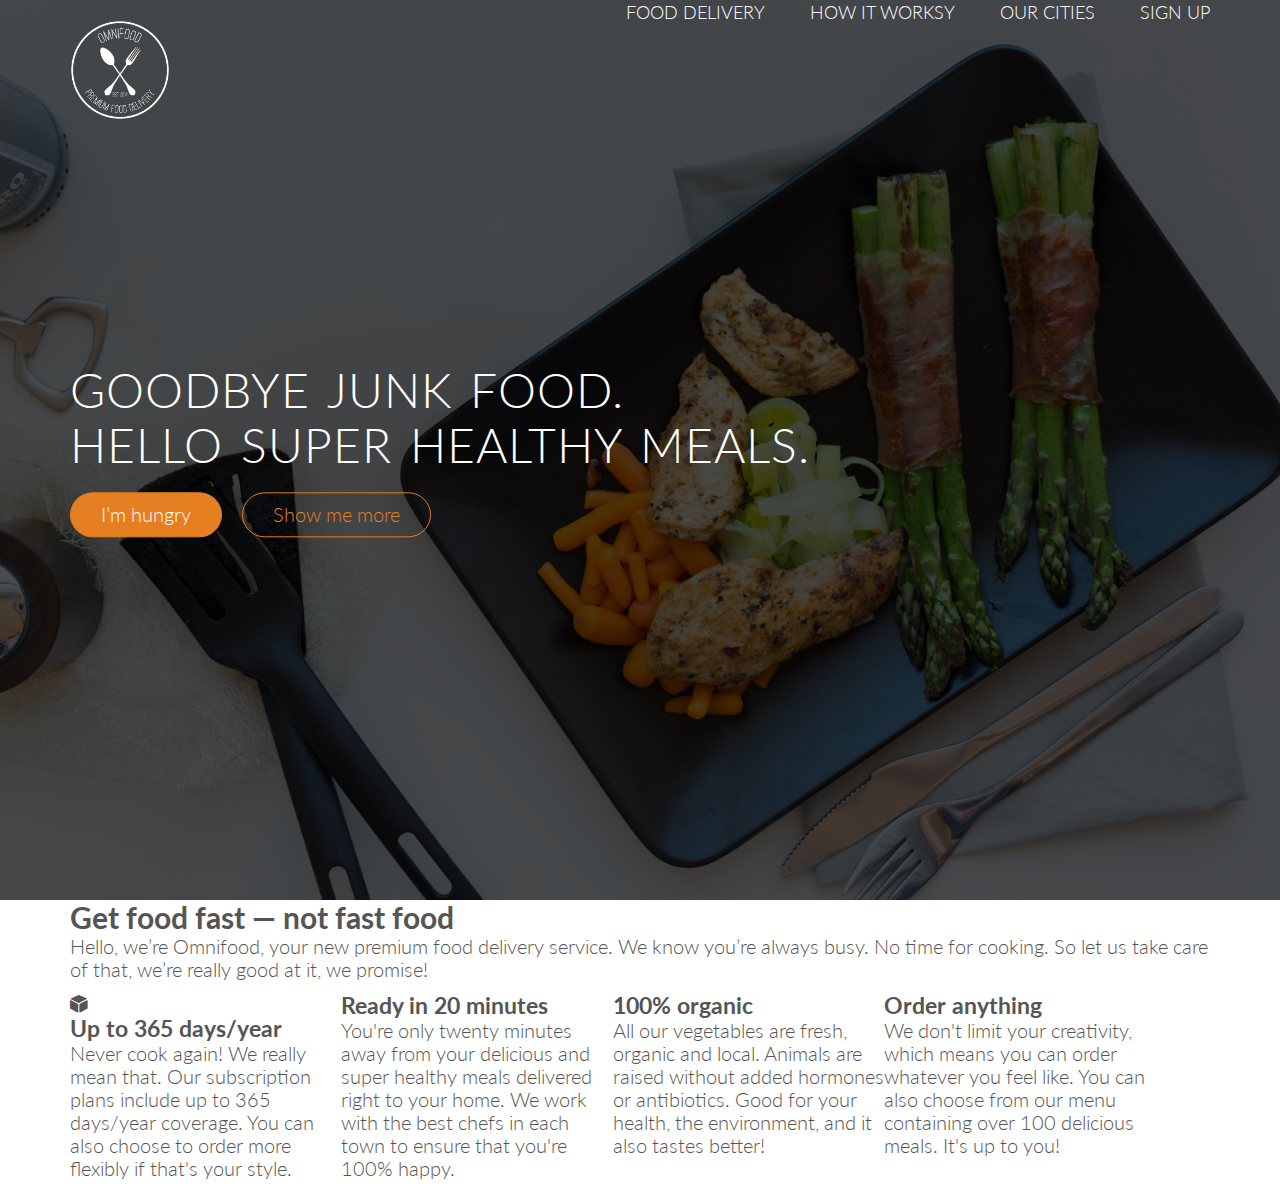
==== index.html @ acf2a81d "After lesson 42" ====
<!DOCTYPE html>
<html lang="en">

<head>
	
	<link rel="stylesheet" type="text/css" href="vendors/css/normalize.css">
	<link rel="stylesheet" type="text/css" href="vendors/css/grid.css">
	<link rel="stylesheet" type="text/css" href="vendors/css/ionicons.min.css">
	<link rel="stylesheet" type="text/css" href="resources/css/style.css">
	<link  href='http://fonts.googleapis.com/css?family=Lato:100,300,400,300italic' rel="stylesheet" type="text/css">

	<title>Omnifood</title>
</head>
<body>
	<header>
		<nav>
			<div class="row">
				<img src="resources/img/logo-white.png" alt="Omnifood logo" class="logo">
				<ul class="main-nav">
					<li><a href="#">Food delivery</a></li>
					<li><a href="#">How it worksy</a></li>
					<li><a href="#">Our cities</a></li>
					<li><a href="#">Sign up</a></li>
					
				</ul>
				
			</div>
		</nav>
		
		<div class="hero-text-box">
			<h1>Goodbye junk food.<br>Hello super healthy meals.</h1>
			<a class="btn btn-full" href="#">I’m hungry</a>
			<a class="btn btn-ghost" href="#">Show me more</a>
		</div>
	</header>

	<section class="section-features">
		<div class="row">
			<h2>Get food fast &mdash; not fast food</h2>
			<p class="long-copy">
				Hello, we’re Omnifood, your new premium food delivery service. We know you’re always busy. No time for cooking. So let us take care of that, we’re really good at it, we promise!

			</p>
		</div>

		<div class="row">
			<div class="col span-1-of-4">
				<!-- <i class="ion-ios-infinite"></i> -->
				<i class="ion-cube"></i>
				<h3>Up to 365 days/year</h3>
				<p>
					Never cook again! We really mean that. Our subscription plans include up to 365 days/year coverage. You can also choose to order more flexibly if that's your style.
				</p>
				
			</div>

			<div class="row">
			<div class="col span-1-of-4">
				<h3>Ready in 20 minutes</h3>
				<p>
					You're only twenty minutes away from your delicious and super healthy meals delivered right to your home. We work with the best chefs in each town to ensure that you're 100% happy.

				</p>
				
			</div>
			<div class="row">
			<div class="col span-1-of-4">
				<h3>100% organic</h3>
				<p>
					All our vegetables are fresh, organic and local. Animals are raised without added hormones or antibiotics. Good for your health, the environment, and it also tastes better!
				</p>
				
			</div>
			<div class="row">
			<div class="col span-1-of-4">
				<h3>Order anything</h3>
				<p>
					We don't limit your creativity, which means you can order whatever you feel like. You can also choose from our menu containing over 100 delicious meals. It's up to you!
				</p>
				
			</div>
		</div>

	</section>
	
	
	

	</body>

</html>
---- vendors/css/grid.css ----
/*  SECTIONS  ============================================================================= */

.section {
	clear: both;
	padding: 0px;
	margin: 0px;
}

/*  GROUPING  ============================================================================= */

.row {
    zoom: 1; /* For IE 6/7 (trigger hasLayout) */
}

.row:before,
.row:after {
    content:"";
    display:table;
}
.row:after {
    clear:both;
}

/*  GRID COLUMN SETUP   ==================================================================== */

.col {
	display: block;
	float:left;
	margin: 1% 0 1% 1.6%;
}

.col:first-child { margin-left: 0; } /* all browsers except IE6 and lower */


/*  REMOVE MARGINS AS ALL GO FULL WIDTH AT 480 PIXELS */

@media only screen and (max-width: 480px) {
	.col { 
		/*margin: 1% 0 1% 0%;*/
        margin: 0;
	}
}


/*  GRID OF TWO   ============================================================================= */


.span-2-of-2 {
	width: 100%;
}

.span-1-of-2 {
	width: 49.2%;
}

/*  GO FULL WIDTH AT LESS THAN 480 PIXELS */

@media only screen and (max-width: 480px) {
	.span-2-of-2 {
		width: 100%; 
	}
	.span-1-of-2 {
		width: 100%; 
	}
}


/*  GRID OF THREE   ============================================================================= */

	
.span-3-of-3 {
	width: 100%; 
}

.span-2-of-3 {
	width: 66.13%; 
}

.span-1-of-3 {
	width: 32.26%; 
}


/*  GO FULL WIDTH AT LESS THAN 480 PIXELS */

@media only screen and (max-width: 480px) {
	.span-3-of-3 {
		width: 100%; 
	}
	.span-2-of-3 {
		width: 100%; 
	}
	.span-1-of-3 {
		width: 100%;
	}
}

/*  GRID OF FOUR   ============================================================================= */

	
.span-4-of-4 {
	width: 100%; 
}

.span-3-of-4 {
	width: 74.6%; 
}

.span-2-of-4 {
	width: 49.2%; 
}

.span-1-of-4 {
	width: 23.8%; 
}


/*  GO FULL WIDTH AT LESS THAN 480 PIXELS */

@media only screen and (max-width: 480px) {
	.span-4-of-4 {
		width: 100%; 
	}
	.span-3-of-4 {
		width: 100%; 
	}
	.span-2-of-4 {
		width: 100%; 
	}
	.span-1-of-4 {
		width: 100%; 
	}
}


/*  GRID OF FIVE   ============================================================================= */

	
.span-5-of-5 {
	width: 100%;
}

.span-4-of-5 {
  	width: 79.68%; 
}

.span-3-of-5 {
  	width: 59.36%; 
}

.span-2-of-5 {
  	width: 39.04%;
}

.span-1-of-5 {
  	width: 18.72%;
}


/*  GO FULL WIDTH AT LESS THAN 480 PIXELS */

@media only screen and (max-width: 480px) {
	.span-5-of-5 {
		width: 100%; 
	}
	.span-4-of-5 {
		width: 100%; 
	}
	.span-3-of-5 {
		width: 100%; 
	}
	.span-2-of-5 {
		width: 100%; 
	}
	.span-1-of-5 {
		width: 100%; 
	}
}


/*  GRID OF SIX   ============================================================================= */


.span-6-of-6 {
	width: 100%;
}

.span-5-of-6 {
  	width: 83.06%;
}

.span-4-of-6 {
  	width: 66.13%;
}

.span-3-of-6 {
  	width: 49.2%;
}

.span-2-of-6 {
  	width: 32.26%;
}

.span-1-of-6 {
  	width: 15.33%;
}


/*  GO FULL WIDTH AT LESS THAN 480 PIXELS */

@media only screen and (max-width: 480px) {
	.span-6-of-6 {
		width: 100%; 
	}
	.span-5-of-6 {
		width: 100%; 
	}
	.span-4-of-6 {
		width: 100%; 
	}
	.span-3-of-6 {
		width: 100%; 
	}
	.span-2-of-6 {
		width: 100%; 
	}
	.span-1-of-6 {
		width: 100%; 
	}
}



/*  GRID OF SEVEN   ============================================================================= */


.span-7-of-7 {
	width: 100%;
}

.span-6-of-7 {
	width: 85.48%;
}

.span-5-of-7 {
  	width: 70.97%;
}

.span-4-of-7 {
  	width: 56.45%;
}

.span-3-of-7 {
  	width: 41.94%;
}

.span-2-of-7 {
  	width: 27.42%;
}

.span-1-of-7 {
  	width: 12.91%;
}


/*  GO FULL WIDTH AT LESS THAN 480 PIXELS */

@media only screen and (max-width: 480px) {
	.span-7-of-7 {
		width: 100%; 
	}
	.span-6-of-7 {
		width: 100%; 
	}
	.span-5-of-7 {
		width: 100%; 
	}
	.span-4-of-7 {
		width: 100%; 
	}
	.span-3-of-7 {
		width: 100%; 
	}
	.span-2-of-7 {
		width: 100%; 
	}
	.span-1-of-7 {
		width: 100%; 
	}
}


/*  GRID OF EIGHT   ============================================================================= */

	
.span-8-of-8 {
	width: 100%;
}

.span-7-of-8 {
	width: 87.3%; 
}

.span-6-of-8 {
	width: 74.6%; 
}

.span-5-of-8 {
	width: 61.9%; 
}

.span-4-of-8 {
	width: 49.2%; 
}

.span-3-of-8 {
	width: 36.5%;
}

.span-2-of-8 {
	width: 23.8%; 
}

.span-1-of-8 {
	width: 11.1%; 
}


/*  GO FULL WIDTH AT LESS THAN 480 PIXELS */

@media only screen and (max-width: 480px) {
	.span-8-of-8 {
		width: 100%; 
	}
	.span-7-of-8 {
		width: 100%; 
	}
	.span-6-of-8 {
		width: 100%; 
	}
	.span-5-of-8 {
		width: 100%; 
	}
	.span-4-of-8 {
		width: 100%; 
	}
	.span-3-of-8 {
		width: 100%; 
	}
	.span-2-of-8 {
		width: 100%; 
	}
	.span-1-of-8 {
		width: 100%; 
	}
}


/*  GRID OF NINE   ============================================================================= */


.span-9-of-9 {
	width: 100%;
}

.span-8-of-9 {
	width: 88.71%;
}

.span-7-of-9 {
	width: 77.42%; 
}

.span-6-of-9 {
	width: 66.13%; 
}

.span-5-of-9 {
	width: 54.84%; 
}

.span-4-of-9 {
	width: 43.55%; 
}

.span-3-of-9 {
	width: 32.26%;
}

.span-2-of-9 {
	width: 20.97%; 
}

.span-1-of-9 {
	width: 9.68%; 
}


/*  GO FULL WIDTH AT LESS THAN 480 PIXELS */

@media only screen and (max-width: 480px) {
	.span-9-of-9 {
		width: 100%; 
	}
	.span-8-of-9 {
		width: 100%; 
	}
	.span-7-of-9 {
		width: 100%; 
	}
	.span-6-of-9 {
		width: 100%; 
	}
	.span-5-of-9 {
		width: 100%; 
	}
	.span-4-of-9 {
		width: 100%; 
	}
	.span-3-of-9 {
		width: 100%; 
	}
	.span-2-of-9 {
		width: 100%; 
	}
	.span-1-of-9 {
		width: 100%; 
	}
}


/*  GRID OF TEN   ============================================================================= */


.span-10-of-10 {
	width: 100%;
}

.span-9-of-10 {
	width: 89.84%;
}

.span-8-of-10 {
	width: 79.68%;
}

.span-7-of-10 {
	width: 69.52%; 
}

.span-6-of-10 {
	width: 59.36%; 
}

.span-5-of-10 {
	width: 49.2%; 
}

.span-4-of-10 {
	width: 39.04%; 
}

.span-3-of-10 {
	width: 28.88%;
}

.span-2-of-10 {
	width: 18.72%; 
}

.span-1-of-10 {
	width: 8.56%; 
}


/*  GO FULL WIDTH AT LESS THAN 480 PIXELS */

@media only screen and (max-width: 480px) {
	.span-10-of-10 {
		width: 100%; 
	}
	.span-9-of-10 {
		width: 100%; 
	}
	.span-8-of-10 {
		width: 100%; 
	}
	.span-7-of-10 {
		width: 100%; 
	}
	.span-6-of-10 {
		width: 100%; 
	}
	.span-5-of-10 {
		width: 100%; 
	}
	.span-4-of-10 {
		width: 100%; 
	}
	.span-3-of-10 {
		width: 100%; 
	}
	.span-2-of-10 {
		width: 100%; 
	}
	.span-1-of-10 {
		width: 100%; 
	}
}


/*  GRID OF ELEVEN   ============================================================================= */

.span-11-of-11 {
	width: 100%;
}

.span-10-of-11 {
	width: 90.76%;
}

.span-9-of-11 {
	width: 81.52%;
}

.span-8-of-11 {
	width: 72.29%;
}

.span-7-of-11 {
	width: 63.05%; 
}

.span-6-of-11 {
	width: 53.81%; 
}

.span-5-of-11 {
	width: 44.58%; 
}

.span-4-of-11 {
	width: 35.34%; 
}

.span-3-of-11 {
	width: 26.1%;
}

.span-2-of-11 {
	width: 16.87%; 
}

.span-1-of-11 {
	width: 7.63%; 
}


/*  GO FULL WIDTH AT LESS THAN 480 PIXELS */

@media only screen and (max-width: 480px) {
	.span-11-of-11 {
		width: 100%; 
	}
	.span-10-of-11 {
		width: 100%; 
	}
	.span-9-of-11 {
		width: 100%; 
	}
	.span-8-of-11 {
		width: 100%; 
	}
	.span-7-of-11 {
		width: 100%; 
	}
	.span-6-of-11 {
		width: 100%; 
	}
	.span-5-of-11 {
		width: 100%; 
	}
	.span-4-of-11 {
		width: 100%; 
	}
	.span-3-of-11 {
		width: 100%; 
	}
	.span-2-of-11 {
		width: 100%; 
	}
	.span-1-of-11 {
		width: 100%; 
	}
}


/*  GRID OF TWELVE   ============================================================================= */

.span-12-of-12 {
	width: 100%;
}

.span-11-of-12 {
	width: 91.53%;
}

.span-10-of-12 {
	width: 83.06%;
}

.span-9-of-12 {
	width: 74.6%;
}

.span-8-of-12 {
	width: 66.13%;
}

.span-7-of-12 {
	width: 57.66%; 
}

.span-6-of-12 {
	width: 49.2%; 
}

.span-5-of-12 {
	width: 40.73%; 
}

.span-4-of-12 {
	width: 32.26%; 
}

.span-3-of-12 {
	width: 23.8%;
}

.span-2-of-12 {
	width: 15.33%; 
}

.span-1-of-12 {
	width: 6.86%; 
}


/*  GO FULL WIDTH AT LESS THAN 480 PIXELS */

@media only screen and (max-width: 480px) {
	.span-12-of-12 {
		width: 100%; 
	}
	.span-11-of-12 {
		width: 100%; 
	}
	.span-10-of-12 {
		width: 100%; 
	}
	.span-9-of-12 {
		width: 100%; 
	}
	.span-8-of-12 {
		width: 100%; 
	}
	.span-7-of-12 {
		width: 100%; 
	}
	.span-6-of-12 {
		width: 100%; 
	}
	.span-5-of-12 {
		width: 100%; 
	}
	.span-4-of-12 {
		width: 100%; 
	}
	.span-3-of-12 {
		width: 100%; 
	}
	.span-2-of-12 {
		width: 100%; 
	}
	.span-1-of-12 {
		width: 100%; 
	}
}
---- resources/css/style.css ----
/*Orange color:; #e67e22*/



/*------------------------------------------------------------------*/
/* BASIC SETUP*/
/*------------------------------------------------------------------*/


*{
	margin: 0;
	padding: 0;
	box-sizing: border-box;	

}

html{
	background-color: #fff;
	color: #555;
	font-family: 'Lato' ,'Arial', sans-serif;
	font-weight: 300;
	font-size: 20px;
	text-rendering: optimizeLegibility;
}

/*------------------------------------------------------------------*/
/* REUSABLE COMPONENTS*/
/*------------------------------------------------------------------*/


.row{
	max-width: 1140px;
	margin: 0 auto;
}

/*-------HEADINGS-----------*/

h1{
	margin-top: 0;
	margin-bottom: 20px;
	color: #fff;
	font-size: 240%;
	font-weight: 300;
	text-transform: uppercase;
	letter-spacing: 1px;
	word-spacing: 4px;
}

/*--------BUTTONS-----------*/
.btn:link,
.btn:visited {
	display: inline-block;
	padding: 10px 30px;
	font-weight: 300;
	text-decoration: none;
	border-radius: 200px;
	transition: background-color 0.2s, border 0.2s, color 0.2s;
}


.btn-full:link,
.btn-full:visited {
	background-color: #e67e22;
	border: 1px solid #e67e22;
	color: #fff;
	margin-right: 15px;
}

.btn-ghost:link,
.btn-ghost:visited {
	border: 1px solid #e67e22;
	color: #e67e22;
}
 
.btn:hover,
.btn:active {
	background-color:  #cf6d17;

}

.btn-full:hover,
.btn-full:active {
	border: 1px solid #cf6d17;

}

.btn-ghost:hover,
.btn-ghost:active {
	border: 1px solid #cf6d17;
	color:#fff;
}

/*------------------------------------------------------------------*/
/* HEADER*/
/*------------------------------------------------------------------*/




header {
	background-image: linear-gradient(rgba(0,0,0,0.7),rgba(0,0,0,0.7)), url(img/hero.jpg);
	background-size: cover;
	background-position: center;
	height: 100vh;

}

.hero-text-box{
	position: absolute;
	width: 1140px;
	top: 50%;
	left: 50%;
	transform: translate(-50%, -50%);
}

.logo{
	height: 100px;
	width: auto;
	float: left;
	margin-top: 20px;
}

.main-nav{
	float: right;
	list-style: none;
	margin-left: 55px;

}

.main-nav li{
	display: inline-block;
	margin-left: 40px;
}

.main-nav li a:link,
.main-nav li a:visited {
	padding: 8px 0;
	color: #fff;
	text-decoration: none;
	text-transform: uppercase;
	font-size: 90%;
	border-bottom: 2px solid transparent;
	transition: border-bottom 0.2s;
}

.main-nav li a:hover,
.main-nav li a:active {
	border-bottom: 2px solid  #e67e22;
}
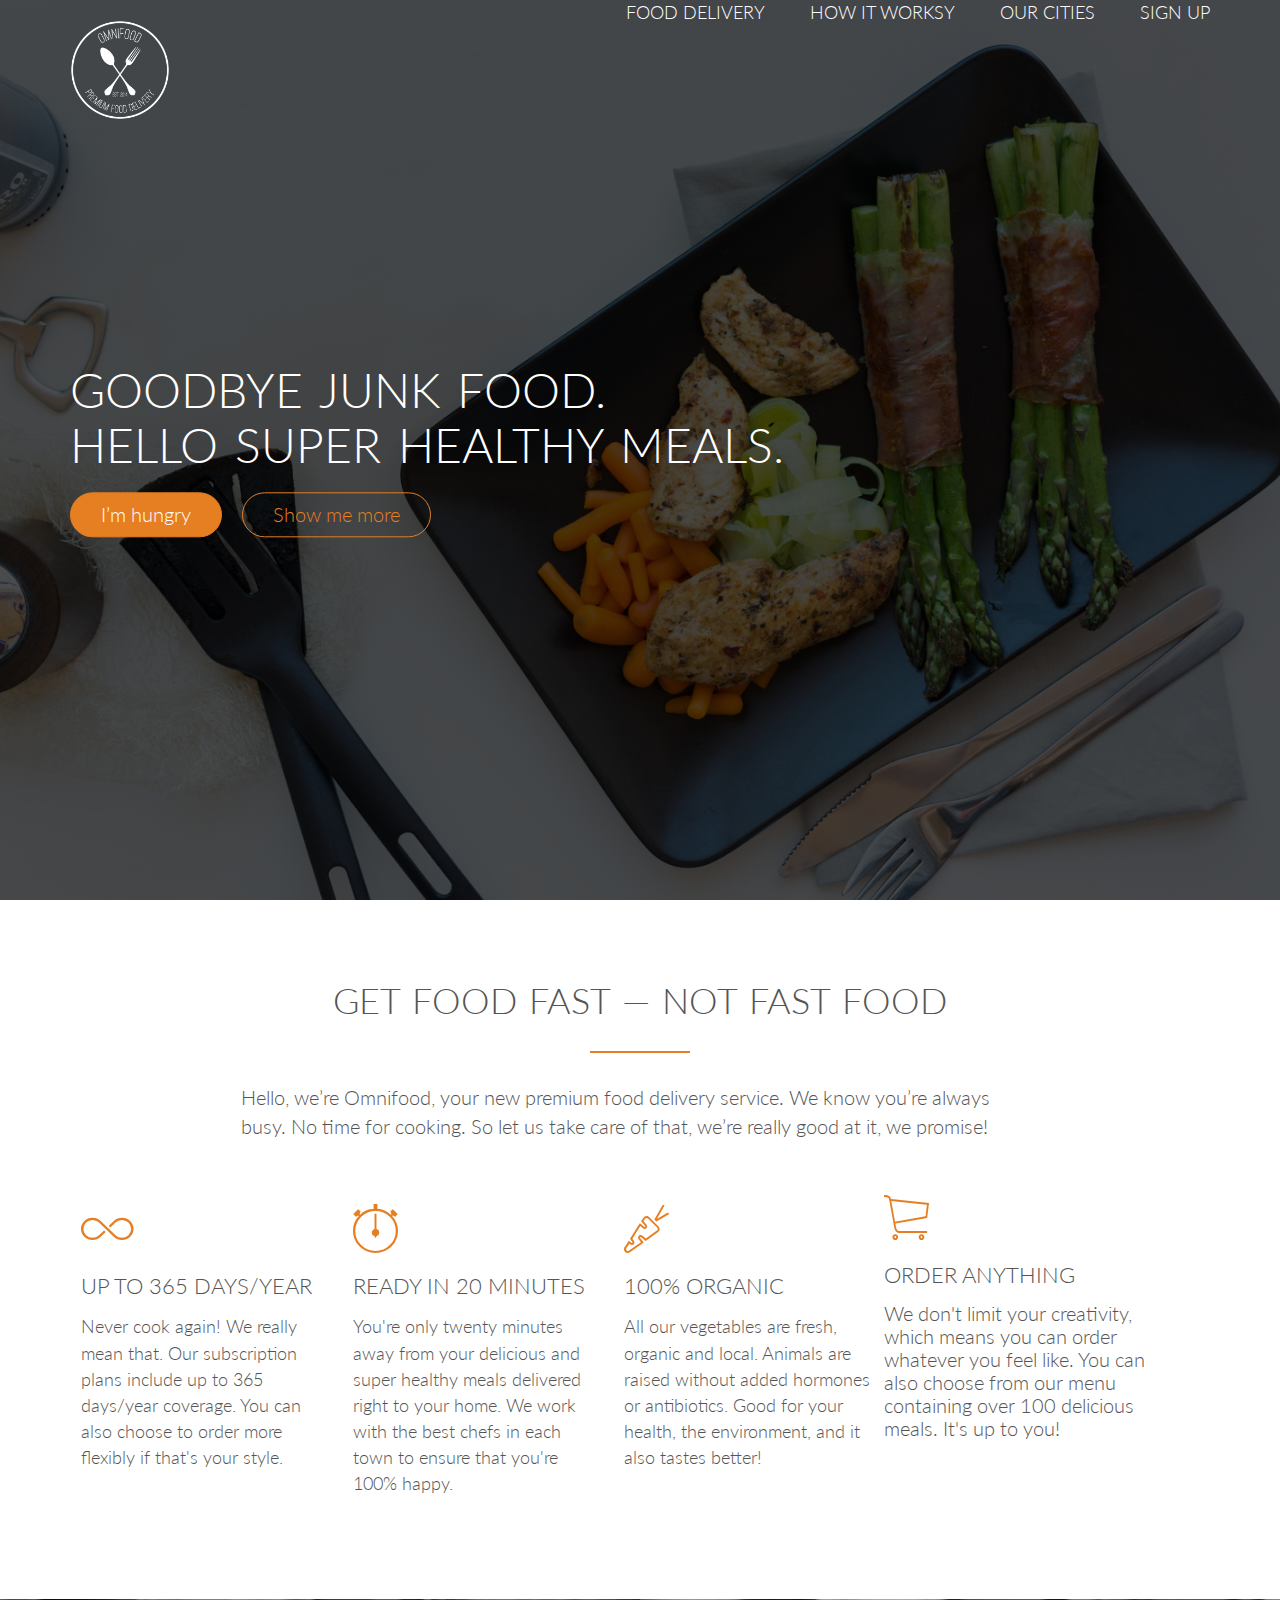
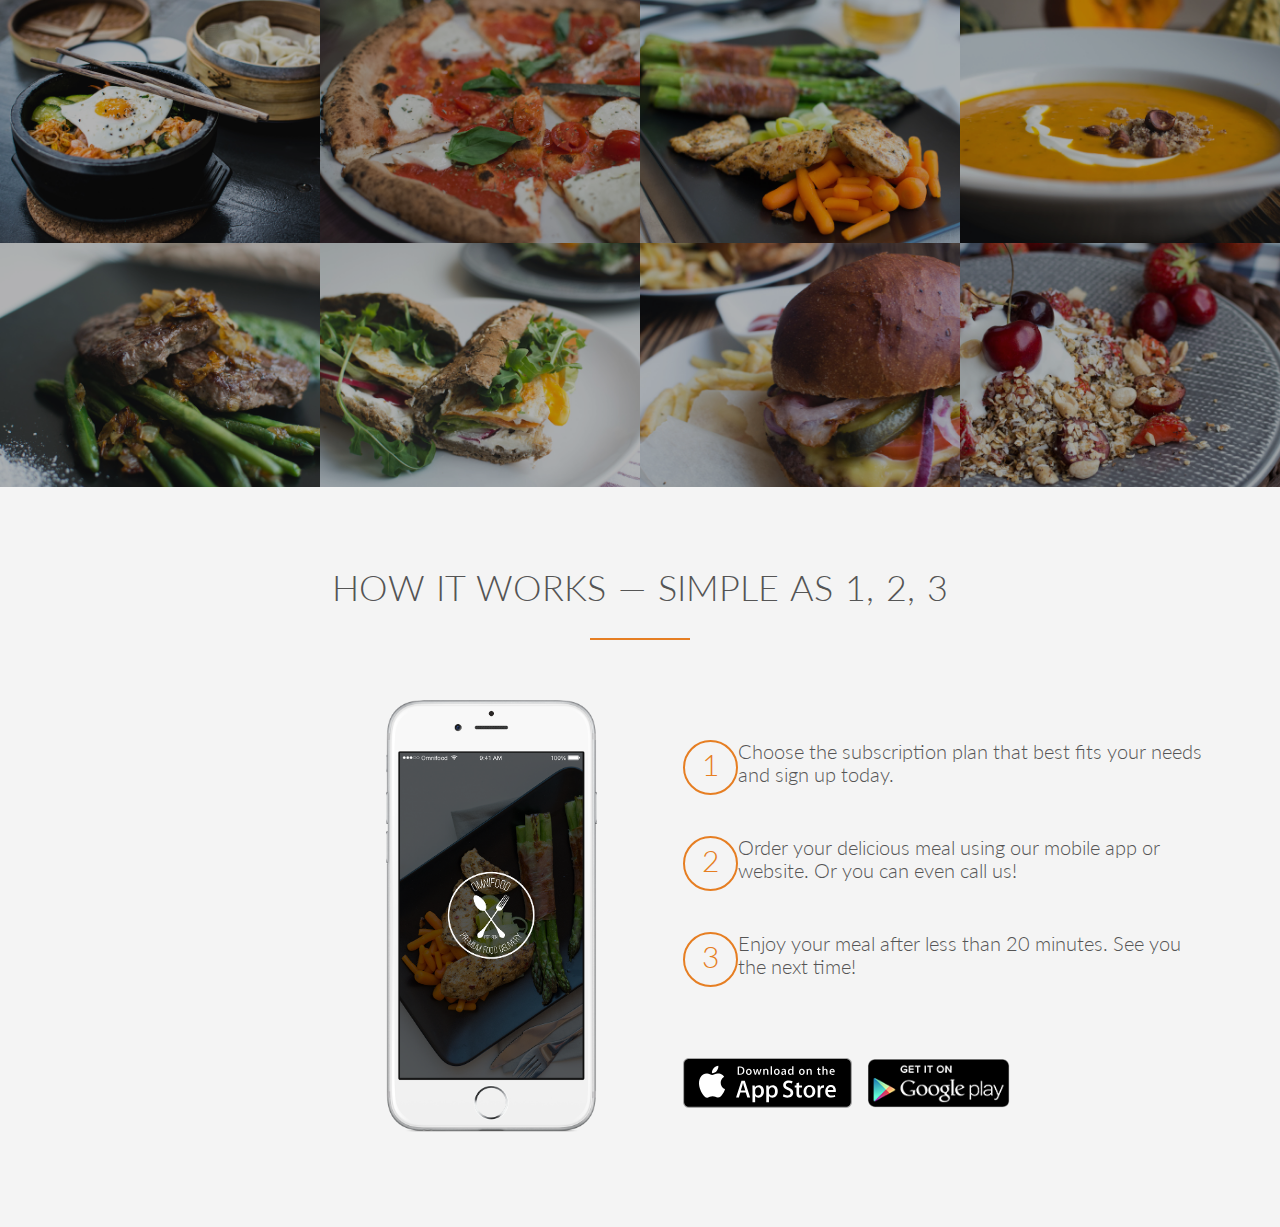
==== commit 175cecac: "Lecture 47" ====
--- a/index.html
+++ b/index.html
@@ -36,6 +36,7 @@
 
 	<section class="section-features">
 		<div class="row">
+			
 			<h2>Get food fast &mdash; not fast food</h2>
 			<p class="long-copy">
 				Hello, we’re Omnifood, your new premium food delivery service. We know you’re always busy. No time for cooking. So let us take care of that, we’re really good at it, we promise!
@@ -44,9 +45,8 @@
 		</div>
 
 		<div class="row">
-			<div class="col span-1-of-4">
-				<!-- <i class="ion-ios-infinite"></i> -->
-				<i class="ion-cube"></i>
+			<div class="col span-1-of-4 box">
+				<i class="ion-ios-infinite-outline icon-big"></i>
 				<h3>Up to 365 days/year</h3>
 				<p>
 					Never cook again! We really mean that. Our subscription plans include up to 365 days/year coverage. You can also choose to order more flexibly if that's your style.
@@ -55,7 +55,8 @@
 			</div>
 
 			<div class="row">
-			<div class="col span-1-of-4">
+			<div class="col span-1-of-4 box">
+				<i class="ion-ios-stopwatch-outline icon-big"></i>
 				<h3>Ready in 20 minutes</h3>
 				<p>
 					You're only twenty minutes away from your delicious and super healthy meals delivered right to your home. We work with the best chefs in each town to ensure that you're 100% happy.
@@ -64,7 +65,8 @@
 				
 			</div>
 			<div class="row">
-			<div class="col span-1-of-4">
+			<div class="col span-1-of-4 box">
+				<i class="ion-ios-nutrition-outline icon-big"></i>
 				<h3>100% organic</h3>
 				<p>
 					All our vegetables are fresh, organic and local. Animals are raised without added hormones or antibiotics. Good for your health, the environment, and it also tastes better!
@@ -72,7 +74,8 @@
 				
 			</div>
 			<div class="row">
-			<div class="col span-1-of-4">
+			<div class="col span-1-of-4 box-">
+				<i class="ion-ios-cart-outline icon-big"></i>
 				<h3>Order anything</h3>
 				<p>
 					We don't limit your creativity, which means you can order whatever you feel like. You can also choose from our menu containing over 100 delicious meals. It's up to you!
@@ -82,6 +85,89 @@
 		</div>
 
 	</section>
+
+	<section class="section-meals">
+		 <ul class="meals-showcase clearfix">
+		 	<li>
+		 		<figure class="meal-photo">
+		 			<img src="resources/img/1.jpg" alt="Korean bibimbap with egg and vegetables">
+		 		</figure>
+		 	</li>
+		 	<li>
+		 		<figure class="meal-photo">
+		 			<img src="resources/img/2.jpg" alt="Simple italian pizza with cherry tomatoes">
+		 		</figure>
+		 	</li>
+		 	<li>
+		 		<figure class="meal-photo">
+		 			<img src="resources/img/3.jpg" alt="Chicken breast steak with vegetables">
+		 		</figure>
+		 	</li>
+		 	<li>
+		 		<figure class="meal-photo">
+		 			<img src="resources/img/4.jpg" alt="Autumn pumpkin soup">
+		 		</figure>
+		 	</li>
+		 </ul>
+
+		 <ul class="meals-showcase clearfix">
+			<li>
+		 		<figure class="meal-photo">
+		 			<img src="resources/img/5.jpg" alt="Paleo beef steak with vegetables">
+		 		</figure>
+		 	</li>
+		 	<li>
+		 		<figure class="meal-photo">
+		 			<img src="resources/img/6.jpg" alt="Healthy baguette with egg and vegetables">
+		 		</figure>
+		 	</li>
+		 	<li>
+		 		<figure class="meal-photo">
+		 			<img src="resources/img/7.jpg" alt="Burger with cheddar and bacon">
+		 		</figure>
+		 	</li>
+		 	<li>
+		 		<figure class="meal-photo">
+		 			<img src="resources/img/8.jpg" alt="Granola with cherries and strawberries">
+		 		</figure>
+		 	</li>
+		 </ul>
+	</section>
+
+
+
+	<section class="section-steps">
+		<div class="row">
+			<h2>How it works &mdash; Simple as 1, 2, 3</h2>
+		</div>
+		<div class="row">
+			<div class="col span-1-of-2 steps-box">
+				<img src="resources/img/app-iPhone.png" alt="Omnifood app on iPhone" class="app-screen">
+			</div>
+		
+		<div class="col span-1-of-2 steps-box">
+			<div class="works-step">
+				<div>1</div>
+				<p>Choose the subscription plan that best fits your needs and sign up today.</p>
+			</div>
+			<div class="works-step">
+				<div>2</div>
+				<p>Order your delicious meal using our mobile app or website. Or you can even call us!</p>
+			</div>
+			<div class="works-step">
+				<div>3</div>
+				<p>Enjoy your meal after less than 20 minutes. See you the next time!</p>
+			</div>
+
+			<a href="#" class="btn-app"><img src="resources/img/download-app.svg" alt="App Store Button"></a>
+			<a href="#" class="btn-app"><img src="resources/img/download-app-android.png" alt="Play Store Button"></a>
+		</div>
+	</div>
+
+
+	</section>
+
+
 	
 	
 	
@@ -97,3 +183,15 @@
 
 
 
+
+
+
+
+
+
+
+
+
+
+
+
--- a/resources/css/style.css
+++ b/resources/css/style.css
@@ -23,6 +23,16 @@
 	text-rendering: optimizeLegibility;
 }
 
+.clearfix {zoom; 1}
+.clearfix:after {
+	content: '.';
+	clear: both;
+	display: block;
+	height: 0;
+	visibility: hidden;
+
+}
+
 /*------------------------------------------------------------------*/
 /* REUSABLE COMPONENTS*/
 /*------------------------------------------------------------------*/
@@ -33,18 +43,78 @@
 	margin: 0 auto;
 }
 
+section{
+	padding: 80px 0;
+}
+
+.box{
+	padding: 1%;
+}
+
 /*-------HEADINGS-----------*/
 
-h1{
+h1,
+h2,
+h3 {
+	
+	font-weight: 300;
+	text-transform: uppercase;
+}	
+
+h1 {
 	margin-top: 0;
 	margin-bottom: 20px;
 	color: #fff;
 	font-size: 240%;
-	font-weight: 300;
-	text-transform: uppercase;
-	letter-spacing: 1px;
 	word-spacing: 4px;
-}
+	letter-spacing: : 1px;
+}
+
+h2 {
+	font-size: 180%;
+	word-spacing: 2px;
+	text-align: center;
+	margin-bottom: 30px;
+	letter-spacing: : 1px;
+}
+
+h3 {
+	font-size: 110%;
+	margin-bottom: 15px;
+}
+
+h2:after {
+	display: block;
+	height: 2px;
+	background-color: #e67e22;
+	content: " ";
+	width: 100px;
+	margin: 0 auto;
+	margin-top: 30px;
+}
+
+/*--------PARAGRAPHS-----------*/
+.long-copy{
+	line-height: 145%;
+	width: 70%;
+	margin-left: 15%;
+}
+
+.box p {
+	font-size: 90%;
+	line-height: 145%;
+}
+
+/*--------ICONS-----------*/
+
+.icon-big{
+	font-size: 300%;
+	display: block;;
+	color:  #e67e22;
+	margin-bottom: 10px;
+}
+
+
 
 /*--------BUTTONS-----------*/
 .btn:link,
@@ -109,8 +179,7 @@
 	position: absolute;
 	width: 1140px;
 	top: 50%;
-	left: 50%;
-	transform: translate(-50%, -50%);
+	left: 50%;	transform: translate(-50%, -50%);
 }
 
 .logo{
@@ -147,6 +216,113 @@
 .main-nav li a:active {
 	border-bottom: 2px solid  #e67e22;
 }
+/*------------------------------------------------------------------*/
+/* FEATURES*/
+/*------------------------------------------------------------------*/
+
+.section-features .long-copy {
+	margin-bottom: 30px;
+}
+
+
+
+/*------------------------------------------------------------------*/
+/* MEALS*/
+/*------------------------------------------------------------------*/
+
+.section-meals {
+	padding: 0;
+}
+
+.meals-showcase {
+	list-style: none;
+	width: 100%;
+}
+
+.meals-showcase li {
+	display: block;
+	float: left;
+	width: 25%;
+}
+
+.meal-photo {
+	width: 100%;
+	margin: 0;
+	overflow: hidden;
+	background-color: #000;
+}
+
+.meal-photo img {
+	opacity: 0.7;
+	width: 100%;
+	height: auto;
+	transform: scale(1.15);
+	transition: transform 0.5s, opacity 0.5s; /* plavnost'*/
+}
+
+
+.meal-photo img:hover {
+	opacity: 1;   /* migajushij svet*/
+	transform: scale(1.03);  /*sozdaet dvizhenie*/
+}
+
+
+
+
+/*------------------------------------------------------------------*/
+/* HOW IT WORKS*/
+/*------------------------------------------------------------------*/
+
+.section-steps {
+	background-color: #f4f4f4;
+}
+
+.steps-box:first-child {
+	text-align: right;
+	padding-right: 3%;
+	margin-top: 30px;
+}
+
+.steps-box:last-child {
+	padding-left: 3%;
+	margin-top: 70px;
+}
+
+.app-screen {
+ width: 40%;
+}	
+
+.works-step {
+	margin-bottom: 50px;
+}
+
+.works-step:last-of-type {
+	margin-bottom: 80px;
+}
+
+
+.works-step div {
+	color:  #e67e22;
+	border: 2px solid  #e67e22;
+	display: inline-block;
+	border-radius: 50%;
+	height: 55px;
+	width: 55px;
+	text-align: center;
+	padding: 5px;
+	float: left;
+	font-size: 150%;
+	margin-right: : 25px;
+
+}
+
+.btn-app img {
+	height: 50px; 
+	width: auto;
+	margin-right: 10px;
+}
+
+
 
 
 
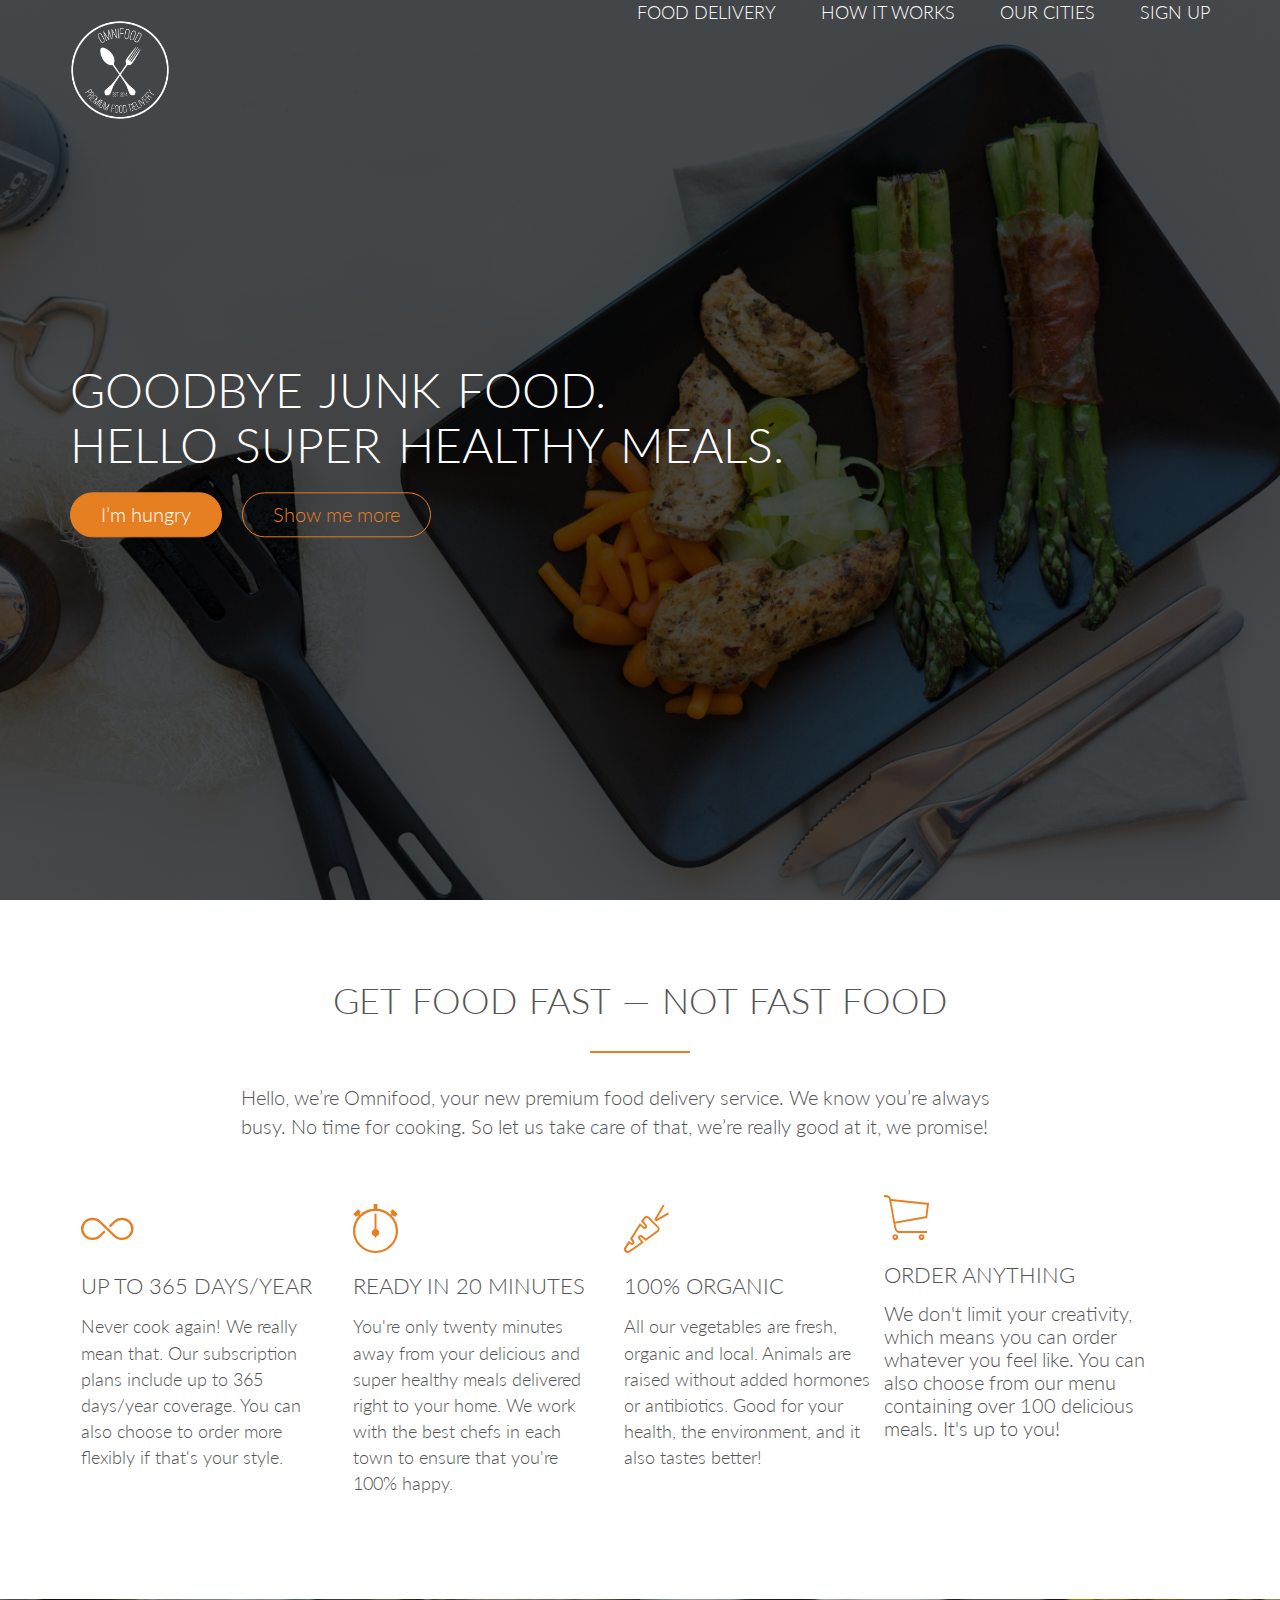
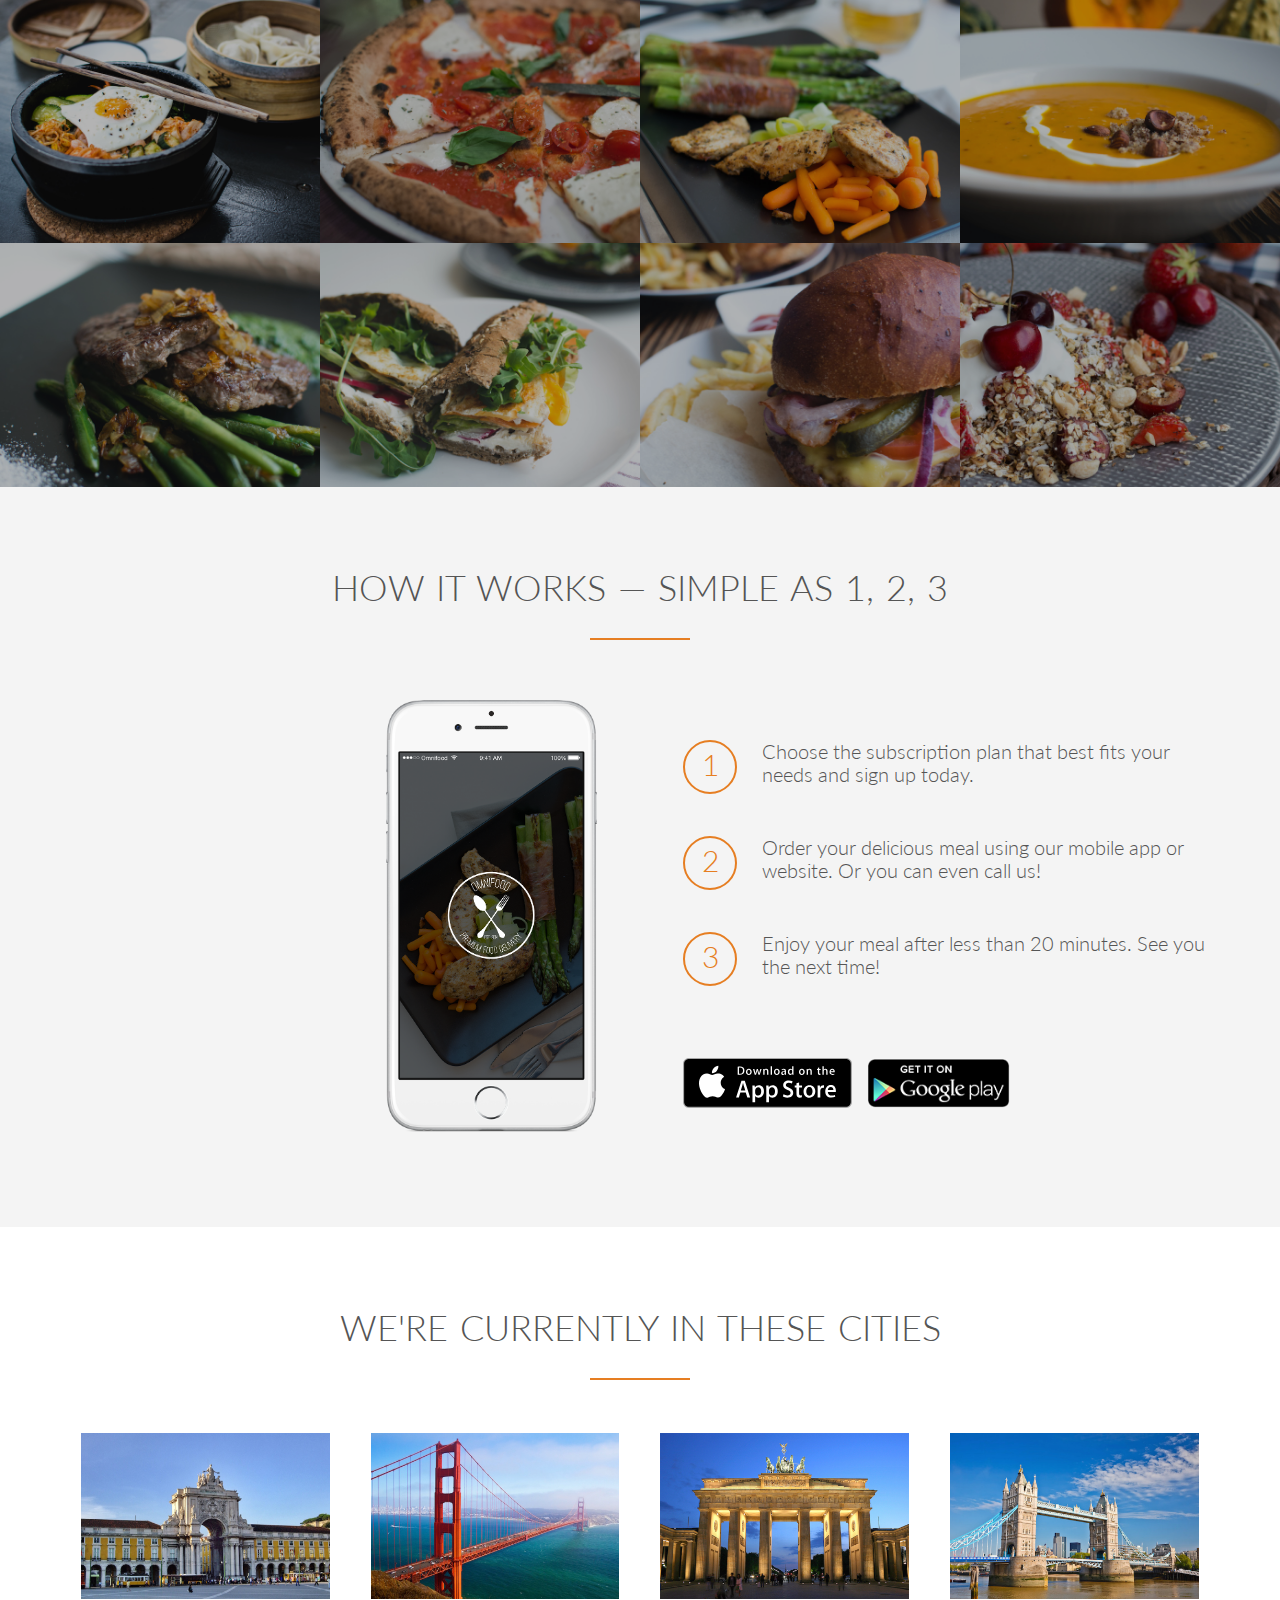
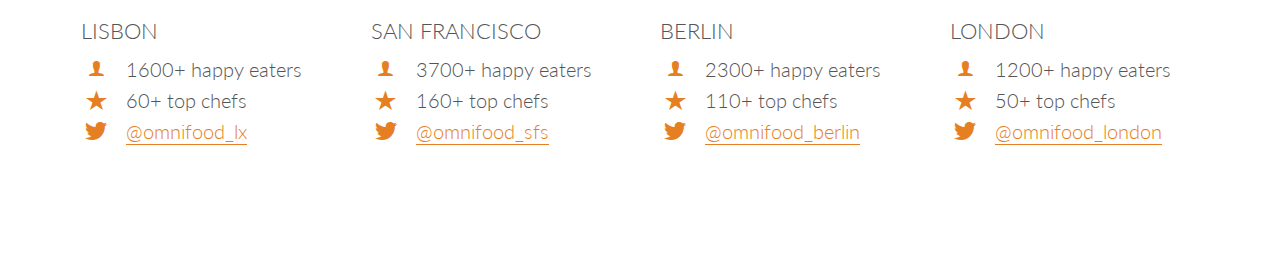
==== commit 99ea95e1: "Lecter 49" ====
--- a/index.html
+++ b/index.html
@@ -18,7 +18,7 @@
 				<img src="resources/img/logo-white.png" alt="Omnifood logo" class="logo">
 				<ul class="main-nav">
 					<li><a href="#">Food delivery</a></li>
-					<li><a href="#">How it worksy</a></li>
+					<li><a href="#">How it works</a></li>
 					<li><a href="#">Our cities</a></li>
 					<li><a href="#">Sign up</a></li>
 					
@@ -167,6 +167,84 @@
 
 	</section>
 
+	<section class="section-cities">
+		<div class="row">
+			<h2> We're currently in these cities</h2>
+		</div>
+		<div class="row">
+		<div class="col span-1-of-4 box">
+				<img src="resources/img/lisbon-3.jpg" alt="Lisbon">
+				<h3>Lisbon</h3>
+				<div class="city-feature">
+			<i class="ion-ios-person icon-small"></i>
+			1600+ happy eaters
+		</div>
+		<div class="city-feature">
+			<i class="ion-ios-star icon-small"></i>
+			60+ top chefs
+		</div>
+		<div class="city-feature">
+			<i class="ion-social-twitter icon-small"></i>
+			<a href="#">@omnifood_lx</a>
+	</div>
+</div>
+	<div class="col span-1-of-4 box">
+		<img src="resources/img/san-francisco.jpg" alt="San Francisco">
+		<h3>San Francisco</h3>
+		<div class="city-feature">
+			<i class="ion-ios-person icon-small"></i>
+			3700+ happy eaters
+		</div>
+		<div class="city-feature">
+			<i class="ion-ios-star icon-small"></i>
+			160+ top chefs
+		</div>
+		<div class="city-feature">
+			<i class="ion-social-twitter icon-small"></i>
+			<a href="#">@omnifood_sfs</a>
+		</div>
+	</div>
+	<div class="col span-1-of-4 box">
+		<img src="resources/img/berlin.jpg" alt="Berlin">
+		<h3>Berlin</h3>
+		<div class="city-feature">
+			<i class="ion-ios-person icon-small"></i>
+			2300+ happy eaters
+		</div>
+		<div class="city-feature">
+			<i class="ion-ios-star icon-small"></i>
+			110+ top chefs
+		</div>
+		<div class="city-feature">
+			<i class="ion-social-twitter icon-small"></i>
+			<a href="#">@omnifood_berlin</a>
+		</div>
+	</div>
+		<div class="col span-1-of-4 box">
+			<img src="resources/img/london.jpg" alt="London">
+			<h3>London</h3>
+			<div class="city-feature">
+			<i class="ion-ios-person icon-small"></i>
+			1200+ happy eaters
+		</div>
+		<div class="city-feature">
+			<i class="ion-ios-star icon-small"></i>
+			50+ top chefs
+		</div>
+		<div class="city-feature">
+			<i class="ion-social-twitter icon-small"></i>
+			<a href="#">@omnifood_london</a>
+		</div>
+	</div>
+</div>
+	
+
+	
+
+
+		
+	</section>
+
 
 	
 	
@@ -177,21 +255,45 @@
 </html>
 
 
-
-
-
-
-
-
-
-
-
-
-
-
-
-
-
-
-
-
+<!--Title: We're currently in these cities
+
+Lisbon
+1600+ happy eaters
+60+ top chefs
+@omnifood_lx
+
+San Francisco
+3700+ happy eaters
+160+ top chefs
+@omnifood_sf
+
+Berlin
+2300+ happy eaters
+110+ top chefs
+@omnifood_berlin
+
+London
+1200+ happy eaters
+50+ top chefs
+@omnifood_london
+
+-->
+
+
+
+
+
+
+
+
+
+
+
+
+
+
+
+
+
+
+
--- a/resources/css/style.css
+++ b/resources/css/style.css
@@ -115,6 +115,36 @@
 }
 
 
+.icon-small {
+	display: inline-block;
+	width: 30px;
+	text-align: center;
+	color: #e67e22;
+	font-size: 120%;
+	margin-right: 10px;
+
+    /*secrets to align text and icons*/ 
+	line-height: 120%;
+	vertical-align: middle;
+	margin-top: -5px;
+}
+
+/*--------LINKS----------*/
+
+a:link,
+a:visited {
+	color: #e67e22;
+	text-decoration: none;
+	padding-bottom: 1px;
+	border-bottom: 1px solid #e67e22;
+	transition: border-bottom 0.2s, color 2.2s;
+}
+
+a:hover,
+a:active {
+	color: #555;
+	border-bottom: 1px solid transparent;
+}
 
 /*--------BUTTONS-----------*/
 .btn:link,
@@ -302,18 +332,23 @@
 
 
 .works-step div {
-	color:  #e67e22;
-	border: 2px solid  #e67e22;
+
+	color: #e67e22;
+	font-size: 150%;
+	height: 54px;
+	width: 54px;
+	border: 2px solid #e67e22;
 	display: inline-block;
 	border-radius: 50%;
-	height: 55px;
-	width: 55px;
 	text-align: center;
+	margin-right: 25px;
+	float: left;
 	padding: 5px;
-	float: left;
-	font-size: 150%;
-	margin-right: : 25px;
-
+}
+
+.btn-app:link,
+.btn-app:visited {
+	border: 0;
 }
 
 .btn-app img {
@@ -324,18 +359,31 @@
 
 
 
-
-
-
-
-
-
-	
-
-
-
-
-
-
-
-
+/*------------------------------------------------------------------*/
+/* CITIES*/
+/*------------------------------------------------------------------*/
+
+.box img {
+	width: 100%;
+	height:auto;
+	margin-bottom: 15px;
+}
+
+.city-feature {
+	margin-bottom: 5px;
+}
+
+
+
+
+
+
+
+
+
+
+
+
+
+
+
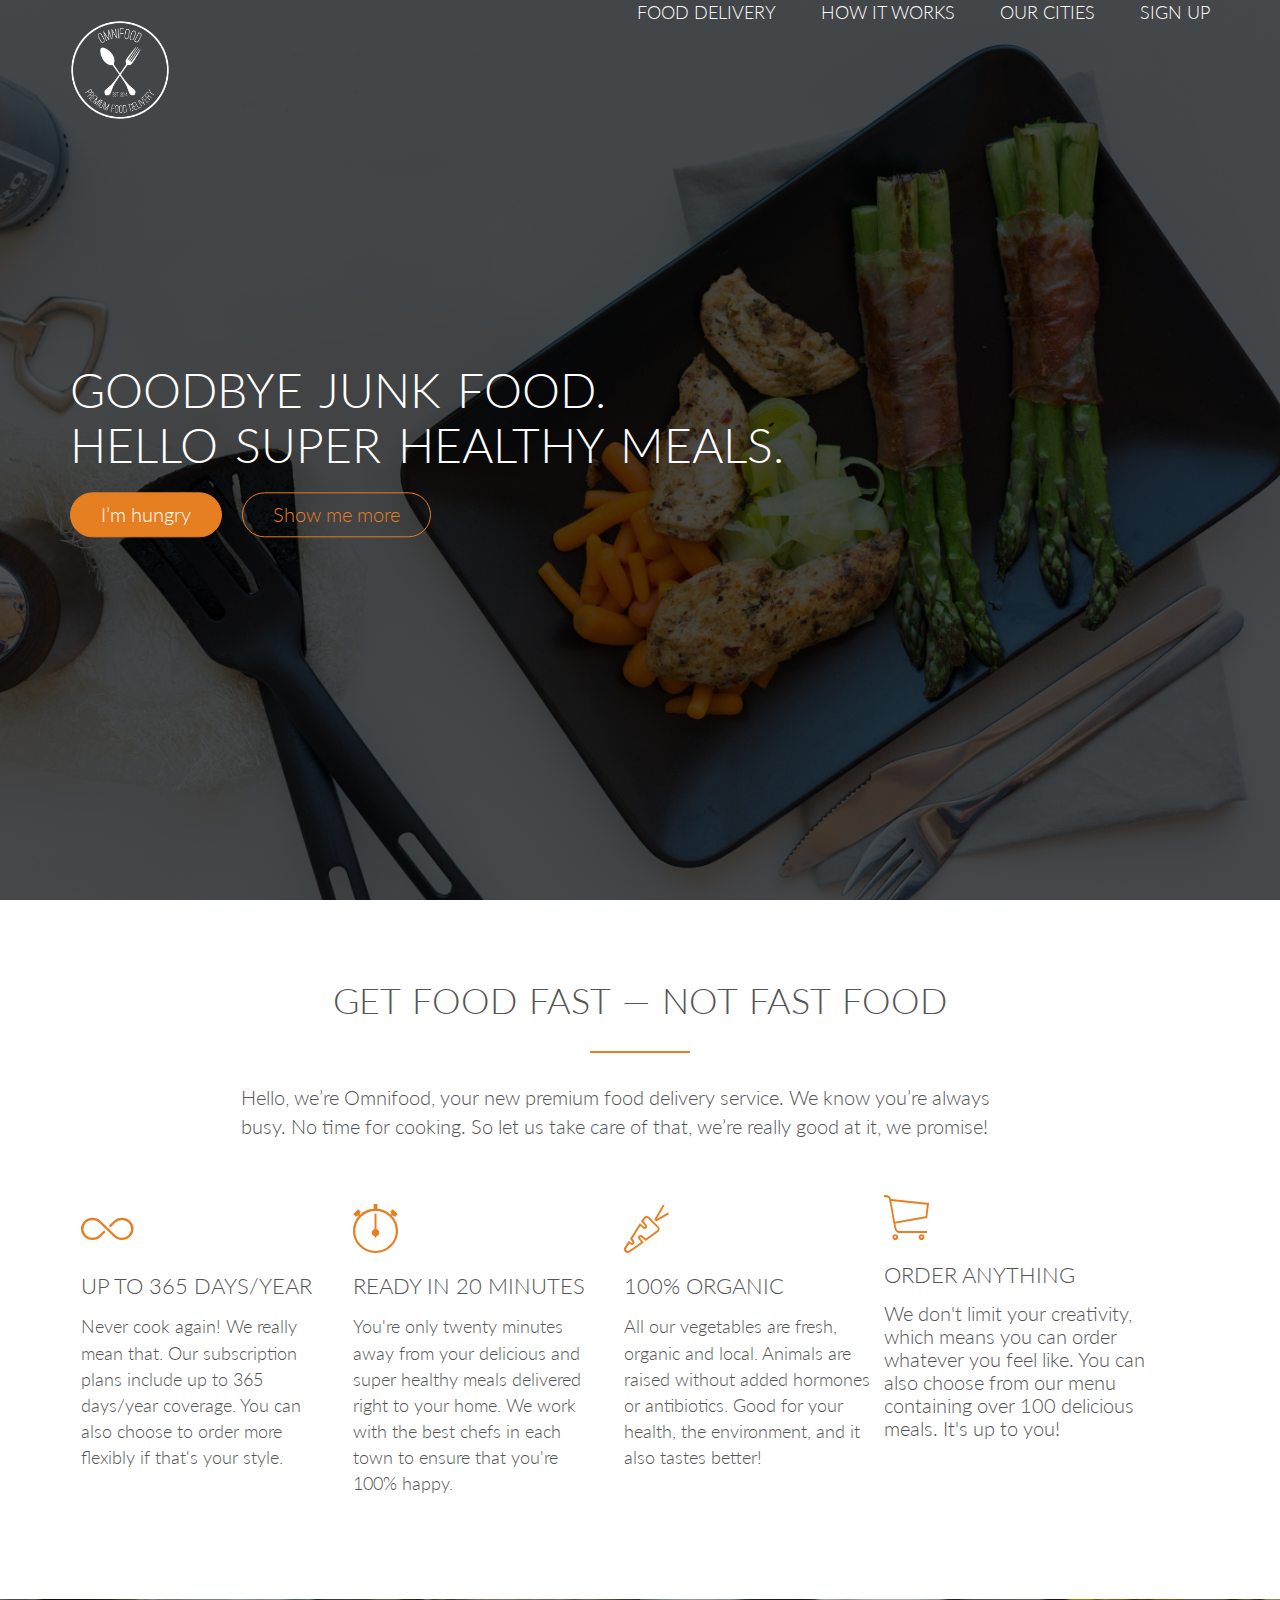
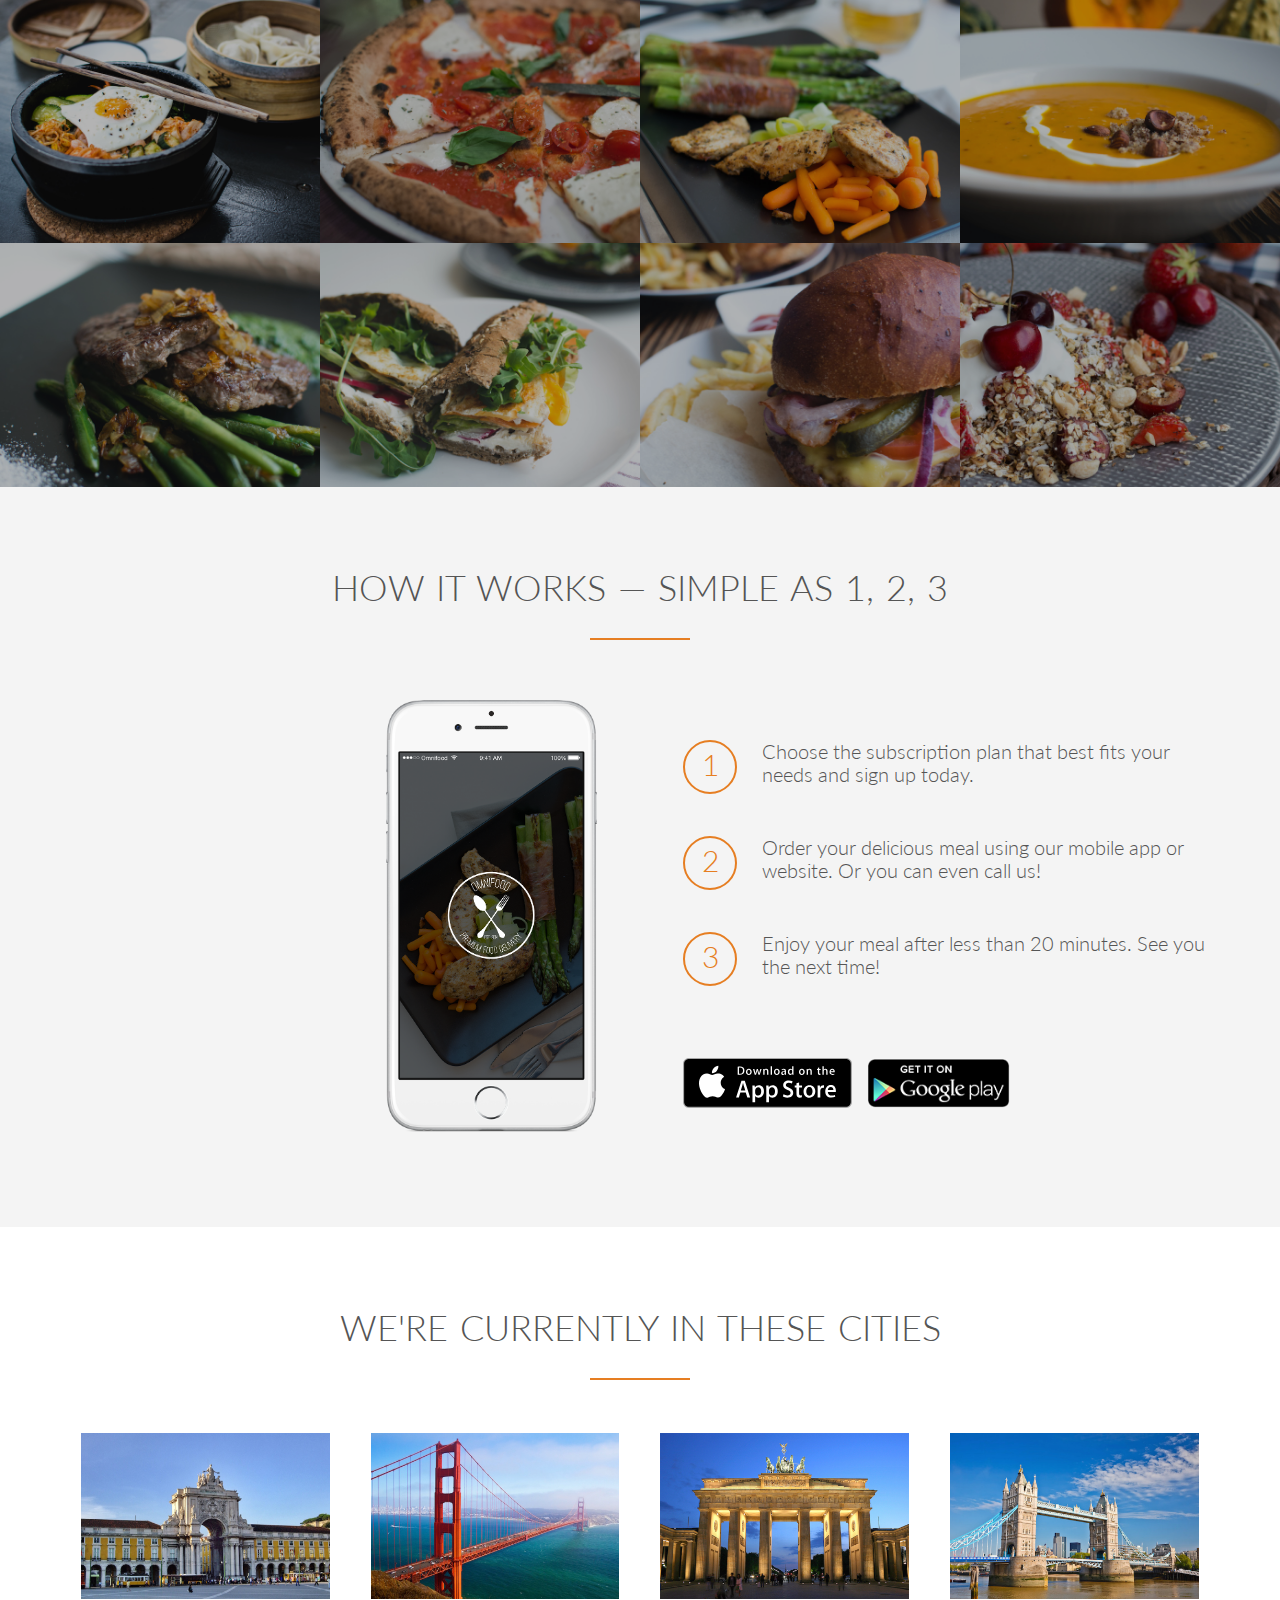
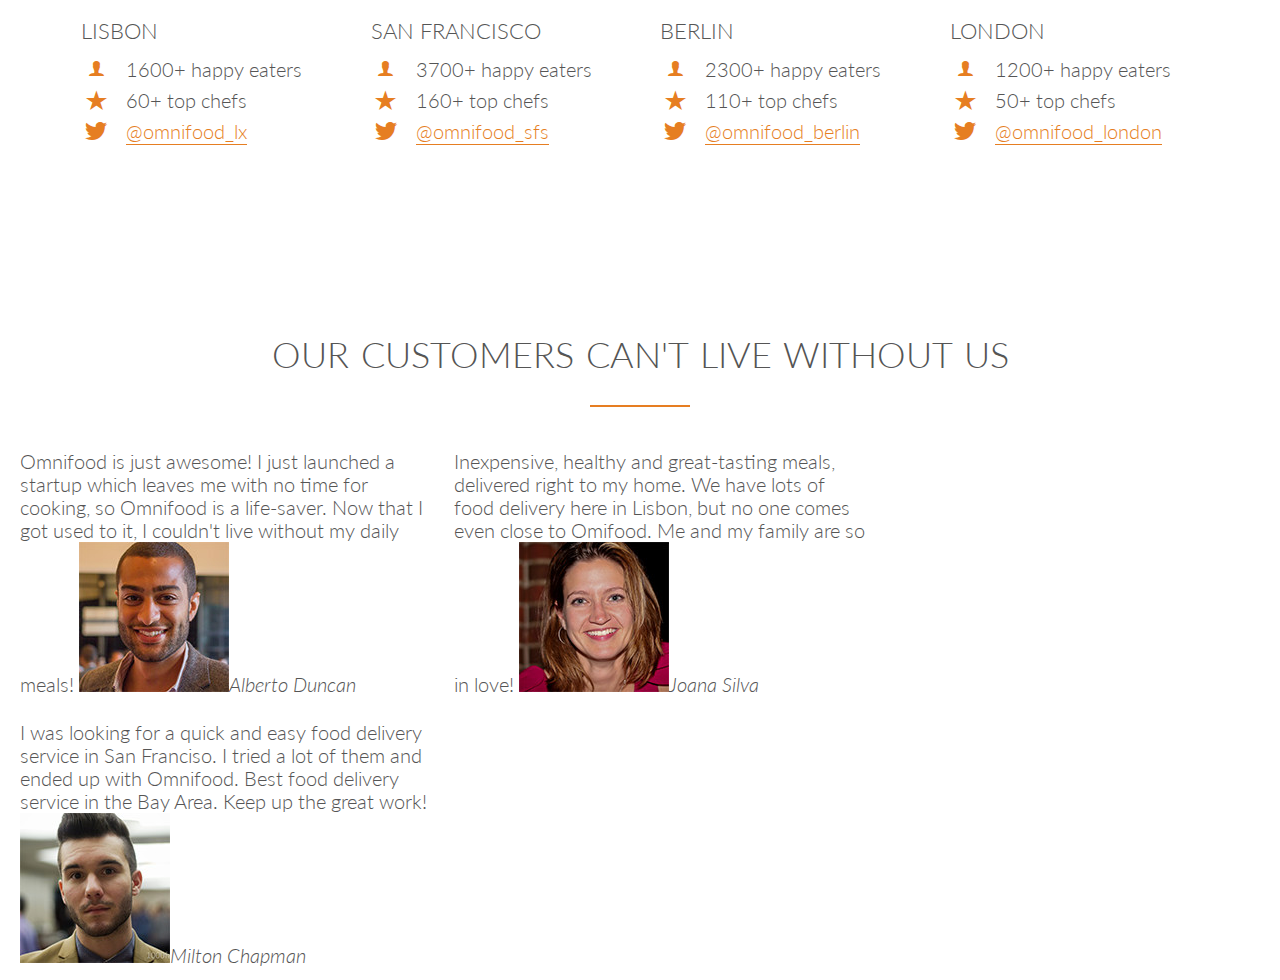
==== commit ca64bbf7: "lecture 49-50" ====
--- a/index.html
+++ b/index.html
@@ -238,12 +238,34 @@
 	</div>
 </div>
 	
-
-	
-
-
-		
-	</section>
+</section>
+
+
+<section class="section-testimonials">
+   <div class="row">
+   	<h2>Our customers can't live without us</h2>
+   </div>
+   <div class="col span-1-of-3">
+   		<blockquote>
+   			Omnifood is just awesome! I just launched a startup which leaves me with no time for cooking, so Omnifood is a life-saver. Now that I got used to it, I couldn't live without my daily meals!
+   			<cite><img src="resources/img/customer-1.jpg">Alberto Duncan</cite>
+   		</blockquote>
+	</div>
+	<div class="col span-1-of-3">
+   		<blockquote>
+   			Inexpensive, healthy and great-tasting meals, delivered right to my home. We have lots of food delivery here in Lisbon, but no one comes even close to Omifood. Me and my family are so in love!
+   			<cite><img src="resources/img/customer-2.jpg">Joana Silva</cite>
+   		</blockquote>
+	</div>
+	<div class="col span-1-of-3">
+   		<blockquote>
+   			I was looking for a quick and easy food delivery service in San Franciso. I tried a lot of them and ended up with Omnifood. Best food delivery service in the Bay Area. Keep up the great work!
+   			<cite><img src="resources/img/customer-3.jpg">Milton Chapman</cite>
+   		</blockquote>
+	</div>
+</div>
+
+</section>
 
 
 	
@@ -255,45 +277,24 @@
 </html>
 
 
-<!--Title: We're currently in these cities
-
-Lisbon
-1600+ happy eaters
-60+ top chefs
-@omnifood_lx
-
-San Francisco
-3700+ happy eaters
-160+ top chefs
-@omnifood_sf
-
-Berlin
-2300+ happy eaters
-110+ top chefs
-@omnifood_berlin
-
-London
-1200+ happy eaters
-50+ top chefs
-@omnifood_london
-
--->
-
-
-
-
-
-
-
-
-
-
-
-
-
-
-
-
-
-
-
+<!---->
+
+
+
+
+
+
+
+
+
+
+
+
+
+
+
+
+
+
+
+
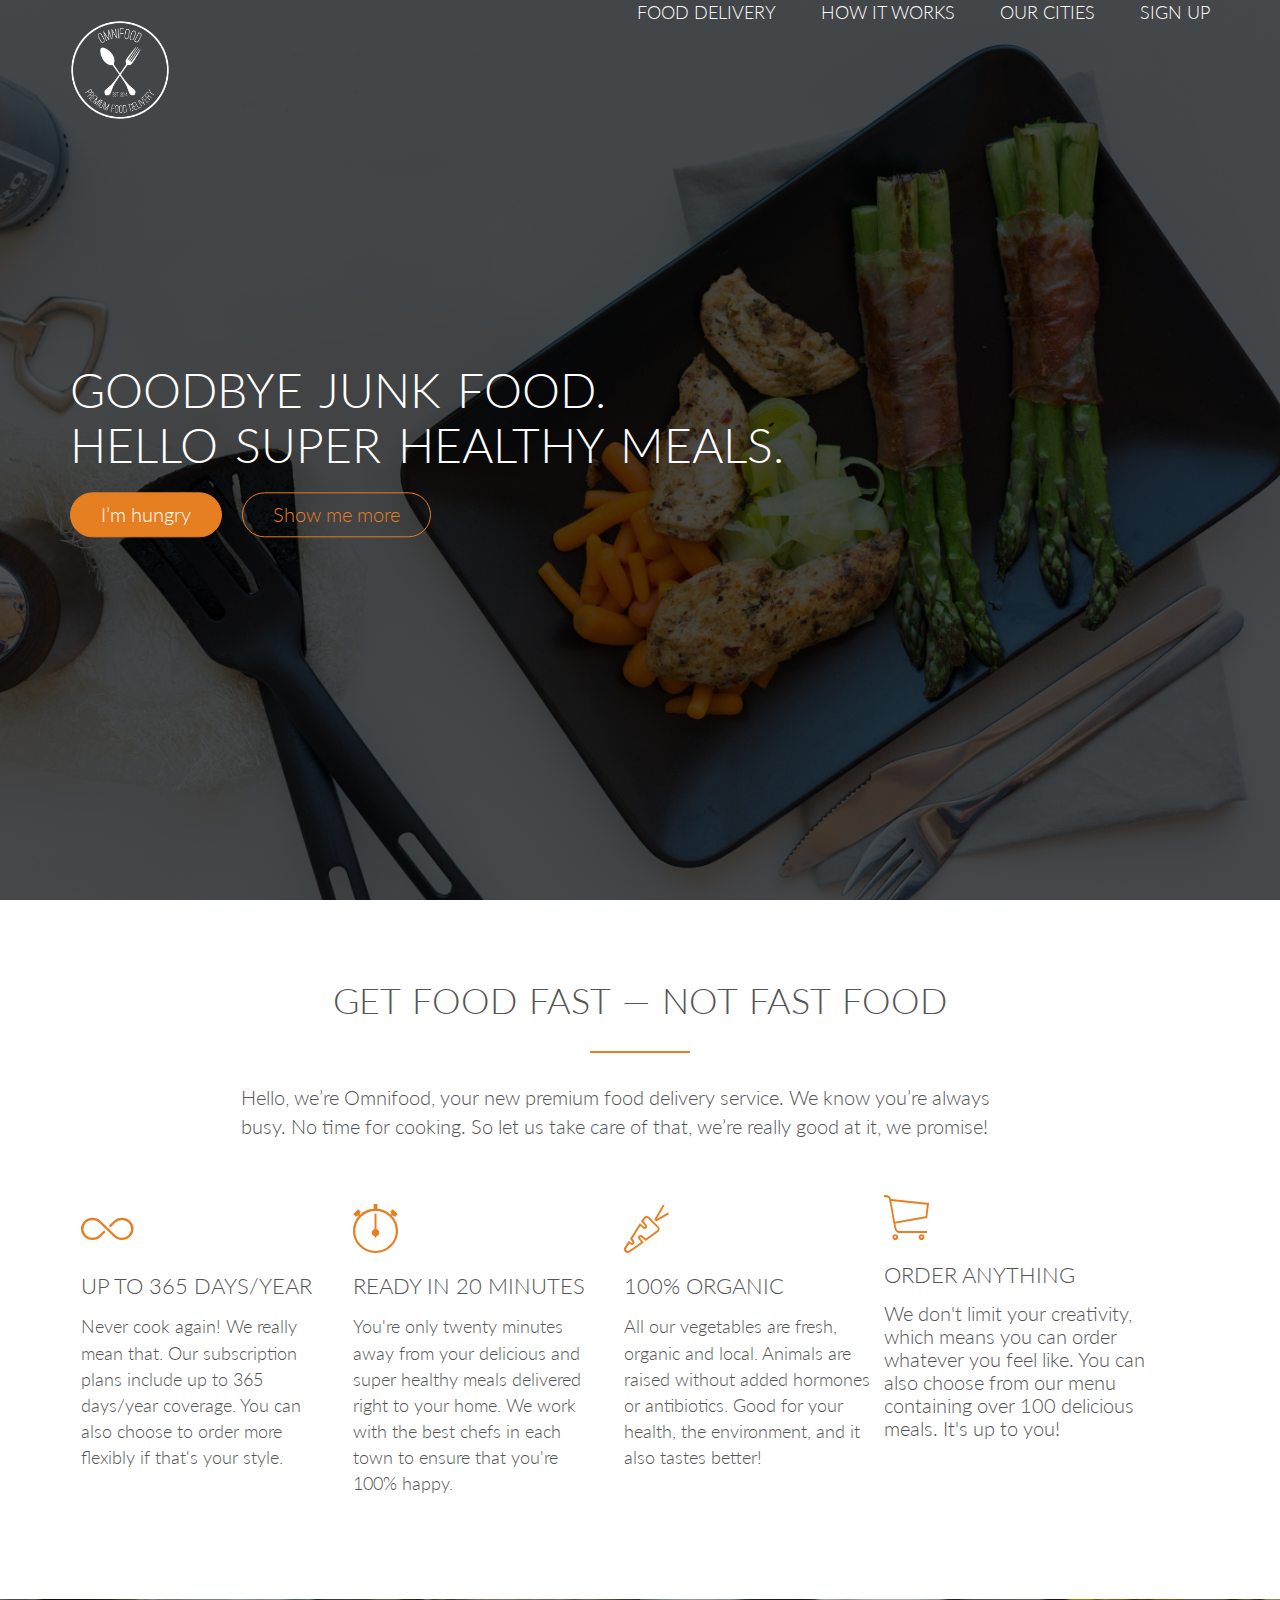
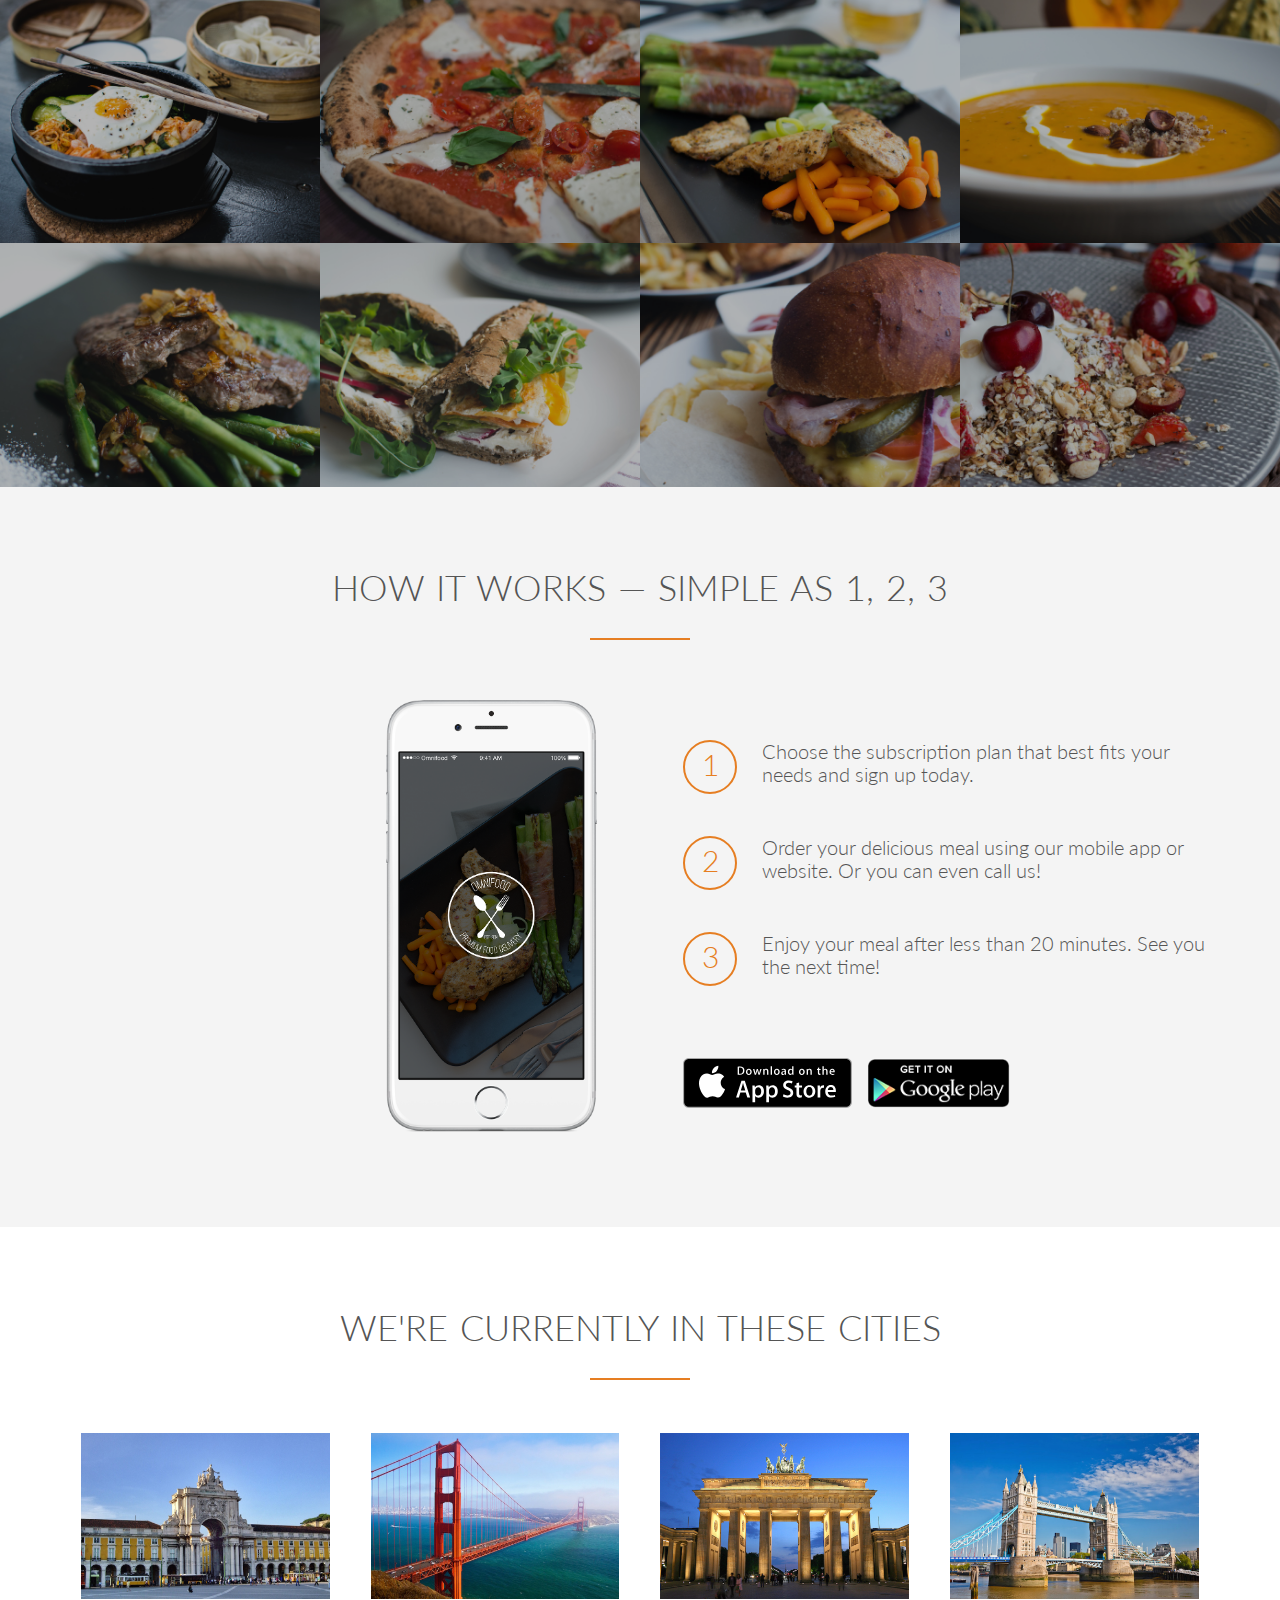
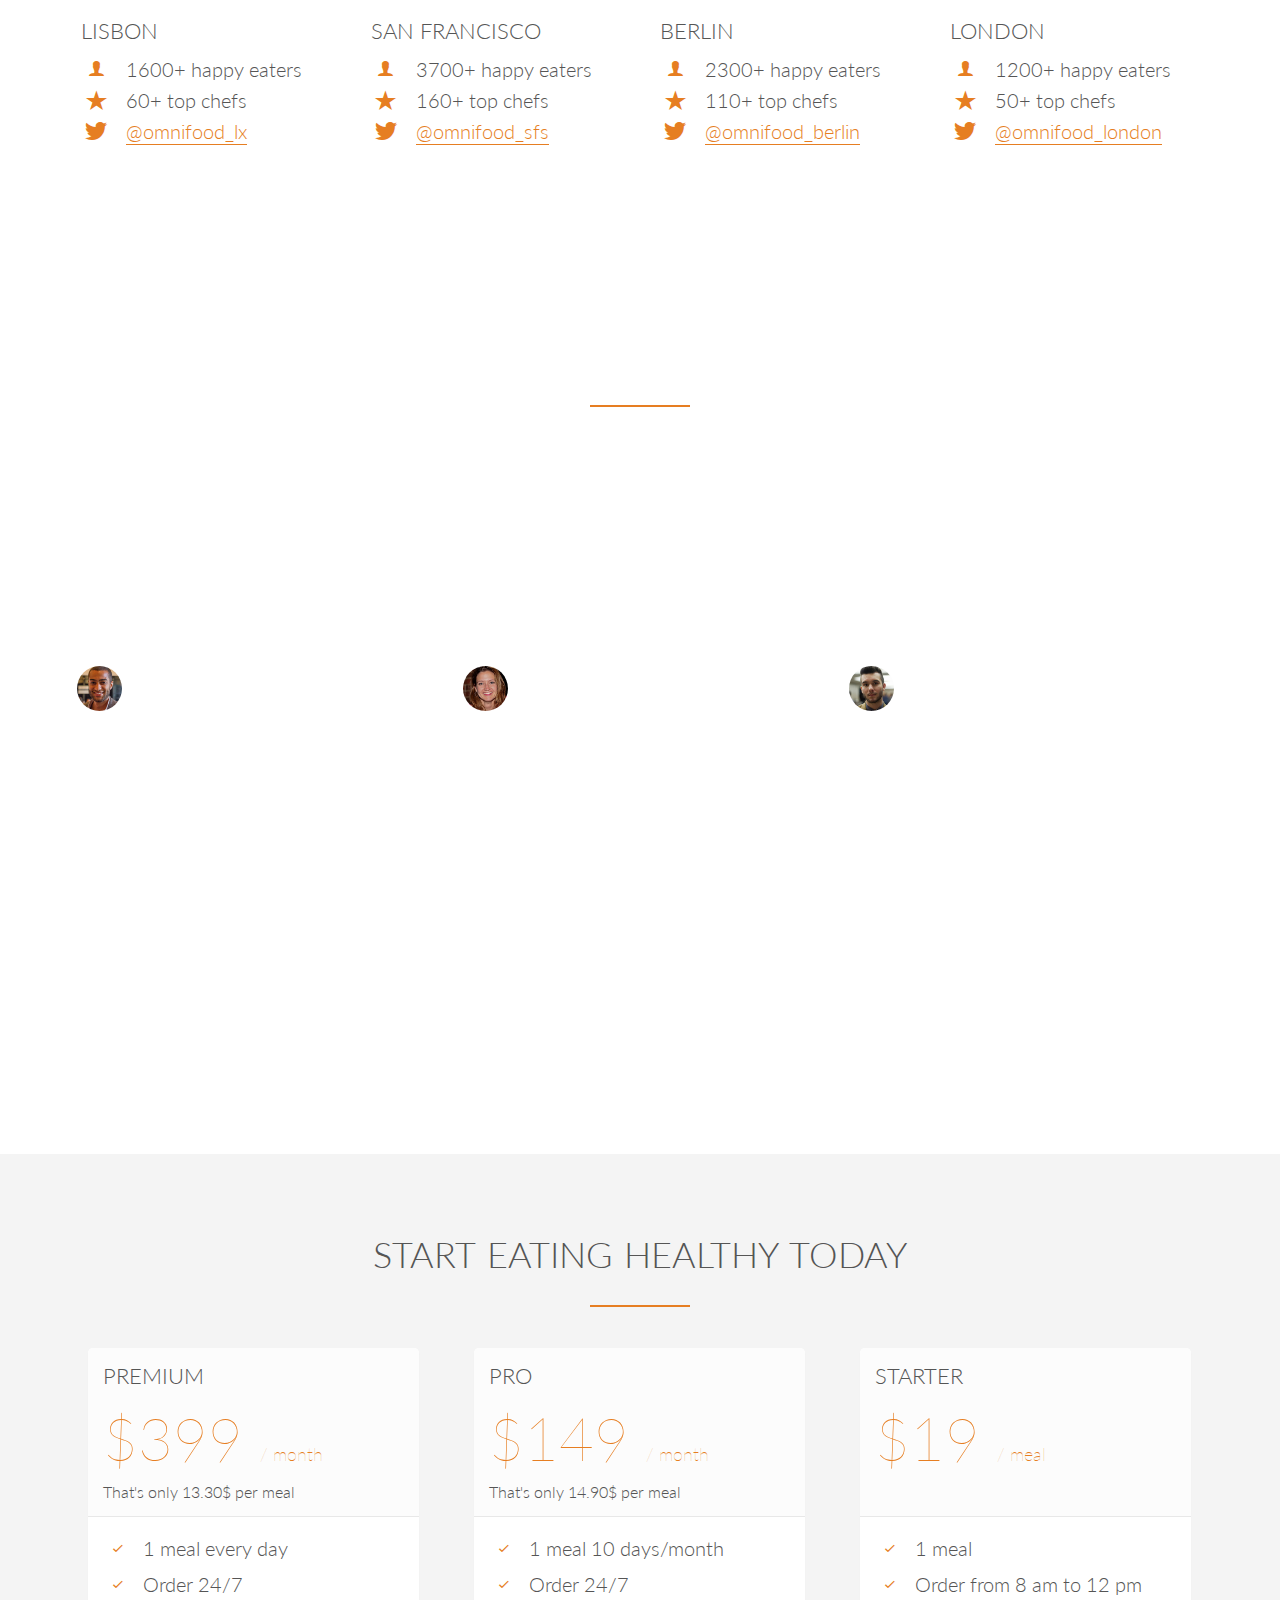
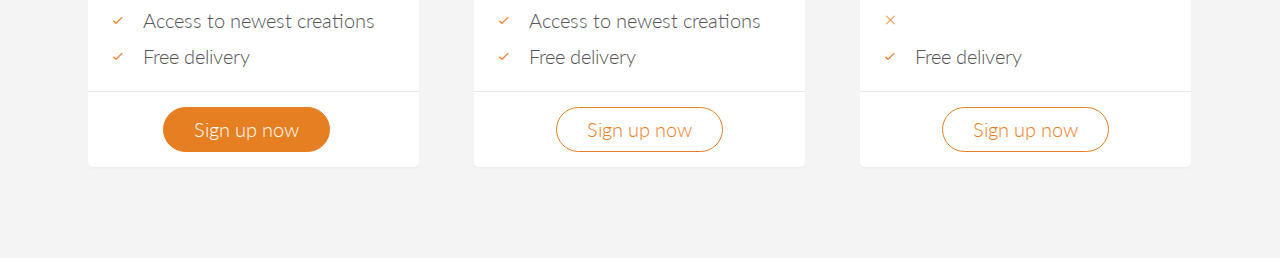
==== commit a9a8ce86: "53" ====
--- a/index.html
+++ b/index.html
@@ -245,6 +245,7 @@
    <div class="row">
    	<h2>Our customers can't live without us</h2>
    </div>
+   <div class="row">
    <div class="col span-1-of-3">
    		<blockquote>
    			Omnifood is just awesome! I just launched a startup which leaves me with no time for cooking, so Omnifood is a life-saver. Now that I got used to it, I couldn't live without my daily meals!
@@ -268,6 +269,74 @@
 </section>
 
 
+<section class="section-plans">
+ <div class="row">
+ 	 <h2>Start eating healthy today</h2>
+ 	 </div>
+ 	 <div class="row">
+ 	 <div class="col span-1-of-3">
+ 	 	<div class="plan-box">
+ 	 		<div>
+ 	 			<h3>Premium</h3>
+ 	 			<p class="plan-price">$399 <span>/ month</span></p>
+ 	 			<p class="plan-price-meal">That's only 13.30$ per meal</p>
+ 	 		</div>
+ 	 		<div>
+ 	 			<ul>
+ 	 				<li> <i class="ion-ios-checkmark-empty icon-small"></i>1 meal every day</li>
+ 	 				<li> <i class="ion-ios-checkmark-empty icon-small"></i>Order 24/7</li>
+ 	 				<li> <i class="ion-ios-checkmark-empty icon-small"></i>Access to newest creations</li>
+ 	 				<li> <i class="ion-ios-checkmark-empty icon-small"></i>Free delivery</li>
+ 	 			</ul>
+ 	 		</div>
+ 	 		<div>
+ 	 			<a href="#" class="btn btn-full">Sign up now</a>
+ 	 		</div>
+ 	 	</div>
+ 	 </div>
+ 	 <div class="col span-1-of-3">
+ 	 	<div class="plan-box">
+ 	 		<div>
+ 	 			<h3>Pro</h3>
+ 	 			<p class="plan-price">$149 <span>/ month</span></p>
+ 	 			<p class="plan-price-meal">That's only 14.90$ per meal</p>
+ 	 		</div>
+ 	 		<div>
+ 	 			<ul>
+ 	 				<li> <i class="ion-ios-checkmark-empty icon-small"></i>1 meal 10 days/month</li>
+ 	 				<li> <i class="ion-ios-checkmark-empty icon-small"></i>Order 24/7</li>
+ 	 				<li> <i class="ion-ios-checkmark-empty icon-small"></i>Access to newest creations</li>
+ 	 				<li> <i class="ion-ios-checkmark-empty icon-small"></i>Free delivery</li>
+ 	 			</ul>
+ 	 		</div>
+ 	 		<div>
+ 	 			<a href="#" class="btn btn-ghost">Sign up now</a>
+ 	 		</div>
+ 	 	</div>
+ 	 </div>
+ 	<div class="col span-1-of-3">
+ 	 	<div class="plan-box">
+ 	 		<div>
+ 	 			<h3>Starter</h3>
+ 	 			<p class="plan-price">$19 <span>/ meal</span></p>
+ 	 			<p class="plan-price-meal">&nbsp;</p>
+ 	 		</div>
+ 	 		<div>
+ 	 			<ul>
+ 	 				<li> <i class="ion-ios-checkmark-empty icon-small"></i>1 meal</li>
+ 	 				<li> <i class="ion-ios-checkmark-empty icon-small"></i>Order from 8 am to 12 pm</li>
+ 	 				<li> <i class="ion-ios-close-empty icon-small"></i></li>
+ 	 				<li> <i class="ion-ios-checkmark-empty icon-small"></i>Free delivery</li>
+ 	 			</ul>
+ 	 		</div>
+ 	 		<div>
+ 	 			<a href="#" class="btn btn-ghost">Sign up now</a>
+ 	 		</div>
+ 	 	</div>
+ 	 </div>
+</div> 	
+</section>
+
 	
 	
 	
@@ -277,24 +346,27 @@
 </html>
 
 
-<!---->
-
-
-
-
-
-
-
-
-
-
-
-
-
-
-
-
-
-
-
-
+<!--
+
+
+-->
+
+
+
+
+
+
+
+
+
+
+
+
+
+
+
+
+
+
+
+
--- a/resources/css/style.css
+++ b/resources/css/style.css
@@ -202,6 +202,7 @@
 	background-size: cover;
 	background-position: center;
 	height: 100vh;
+	background-attachment: fixed
 
 }
 
@@ -376,14 +377,120 @@
 
 
 
-
-
-
-
-
-
-
-
-
-
-
+/*------------------------------------------------------------------*/
+/* TESTIMONIALS*/
+/*------------------------------------------------------------------*/
+
+.section-testimonials {
+	background-image: linear-gradient(rgba(0, 0, 0, 0.8), rgba(0, 0, 0, 0.8)), url(img/back-customers.jpg);
+	background-size: cover;
+	color: #fff;
+	background-position: center;
+	height: 100vh;
+	background-attachment: fixed;   
+}
+
+blockquote {
+	padding: 2%;
+	font-style: italic;
+	line-height: 145%;
+	position: relative;
+	margin-top: 40px;
+}
+
+blockquote:before {
+	content: "\201C";    
+	font-size: 500%;
+	display: block;
+	position: absolute;
+	top: -5px;
+	left: -5px;
+}
+
+cite {
+	font-size: 90%;
+	margin-top: 25px;
+	display: block;
+}
+
+cite img {
+	height: 45px;
+	border-radius: 50%;
+	margin-right: 10px;
+	vertical-align: middle;
+}
+
+
+
+/*------------------------------------------------------------------*/
+/* SIGN UP */
+/*------------------------------------------------------------------*/
+
+.section-plans {
+	background-color: #f4f4f4;
+}
+
+.plan-box {
+	background-color: #fff;
+	border-radius: 5px;
+	width: 90%;
+	margin-left: 5%;
+	box-shadow: 0 2px 2px #efefef;
+}
+
+.plan-box div {
+	padding: 15px;
+	border-bottom: 1px solid #e8e8e8;
+}
+
+.plan-box div:first-child {
+	background-color: #fcfcfc; 
+	border-top-left-radius: 5px;
+	border-top-right-radius: 5px; 
+
+}
+
+.plan-box div:last-child {
+	text-align: center;
+	border: none;
+}
+
+.plan-price {
+	font-size: 300%;
+	margin-bottom: 10px;
+	font-weight: 100;
+	color: #e67e22;
+}
+
+.plan-price span {
+	font-size: 30%;
+	font-weight: 300%;
+}
+
+.plan-price-meal {
+	font-size: 80%;
+}
+
+.plan-box ul {
+	list-style: none;
+}
+
+.plan-box ul li {
+	padding: 5px 0;
+}
+
+
+
+
+
+
+
+
+
+
+
+
+
+
+
+
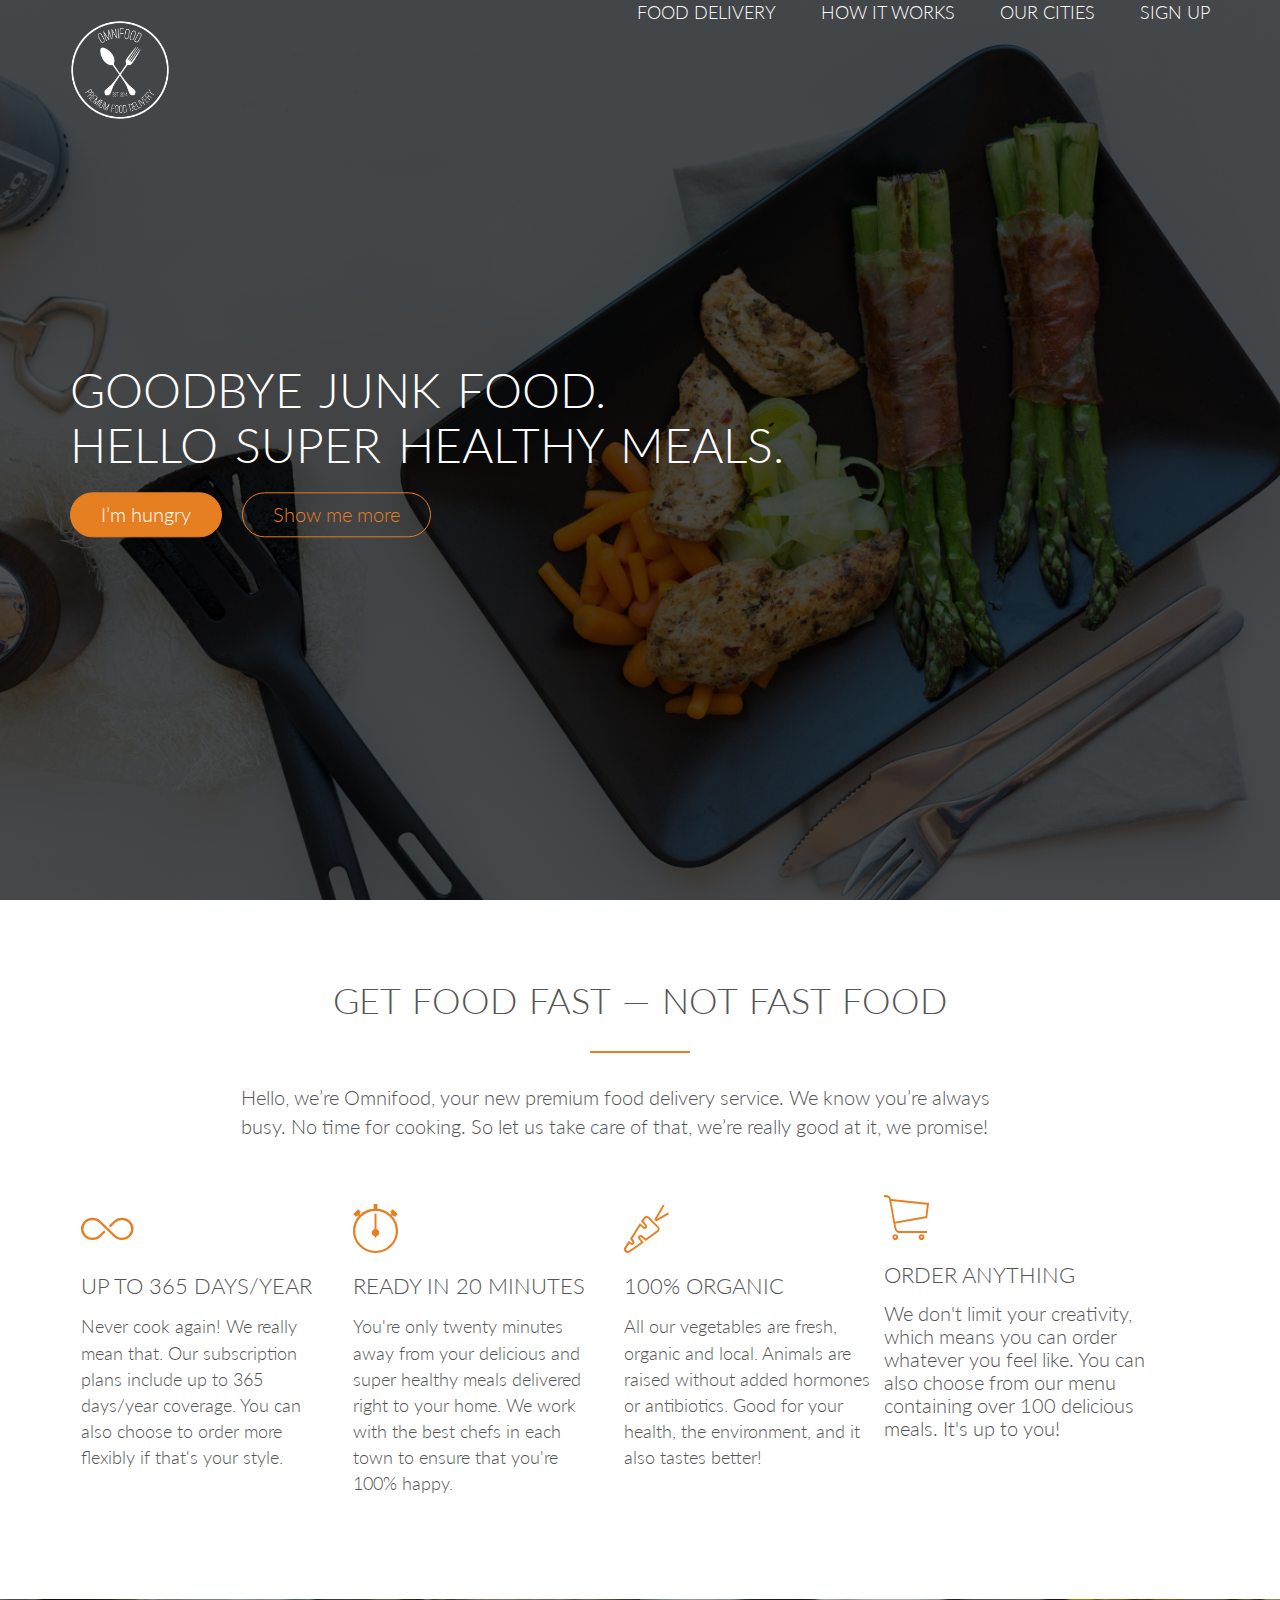
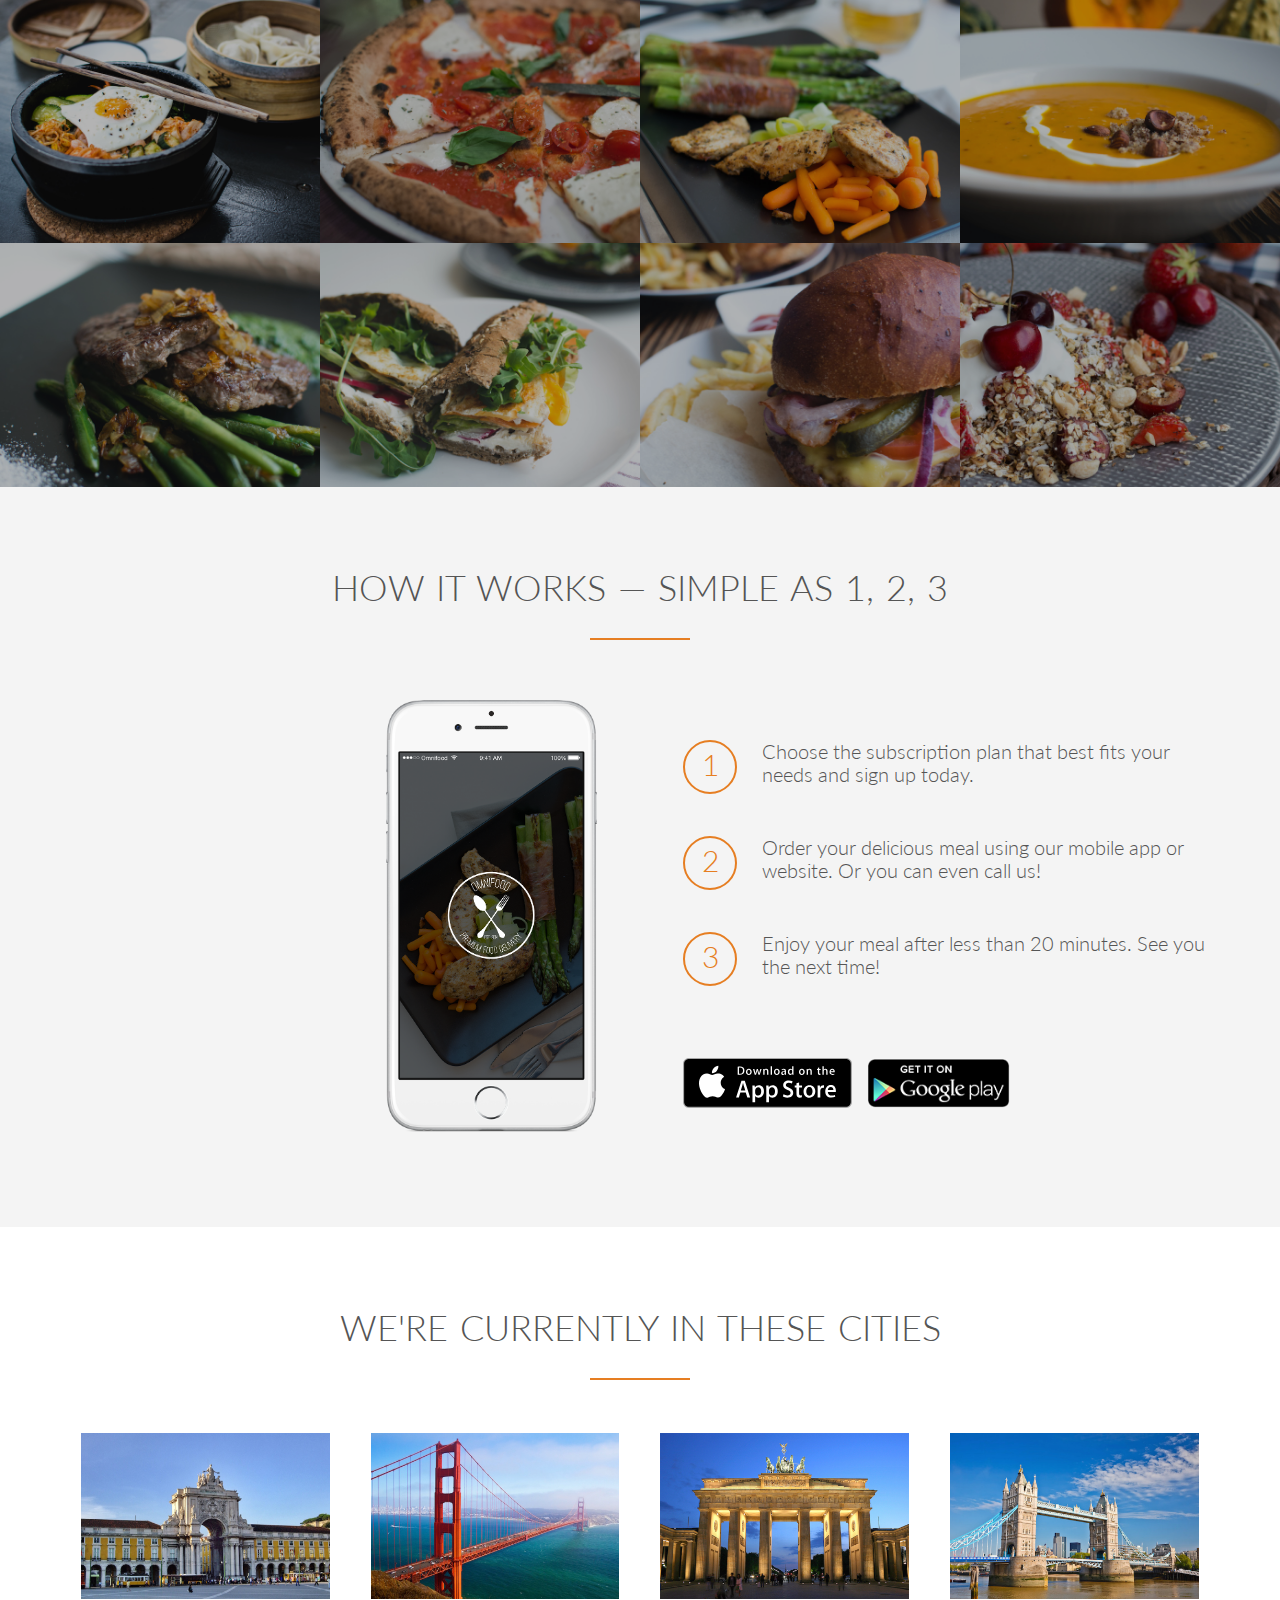
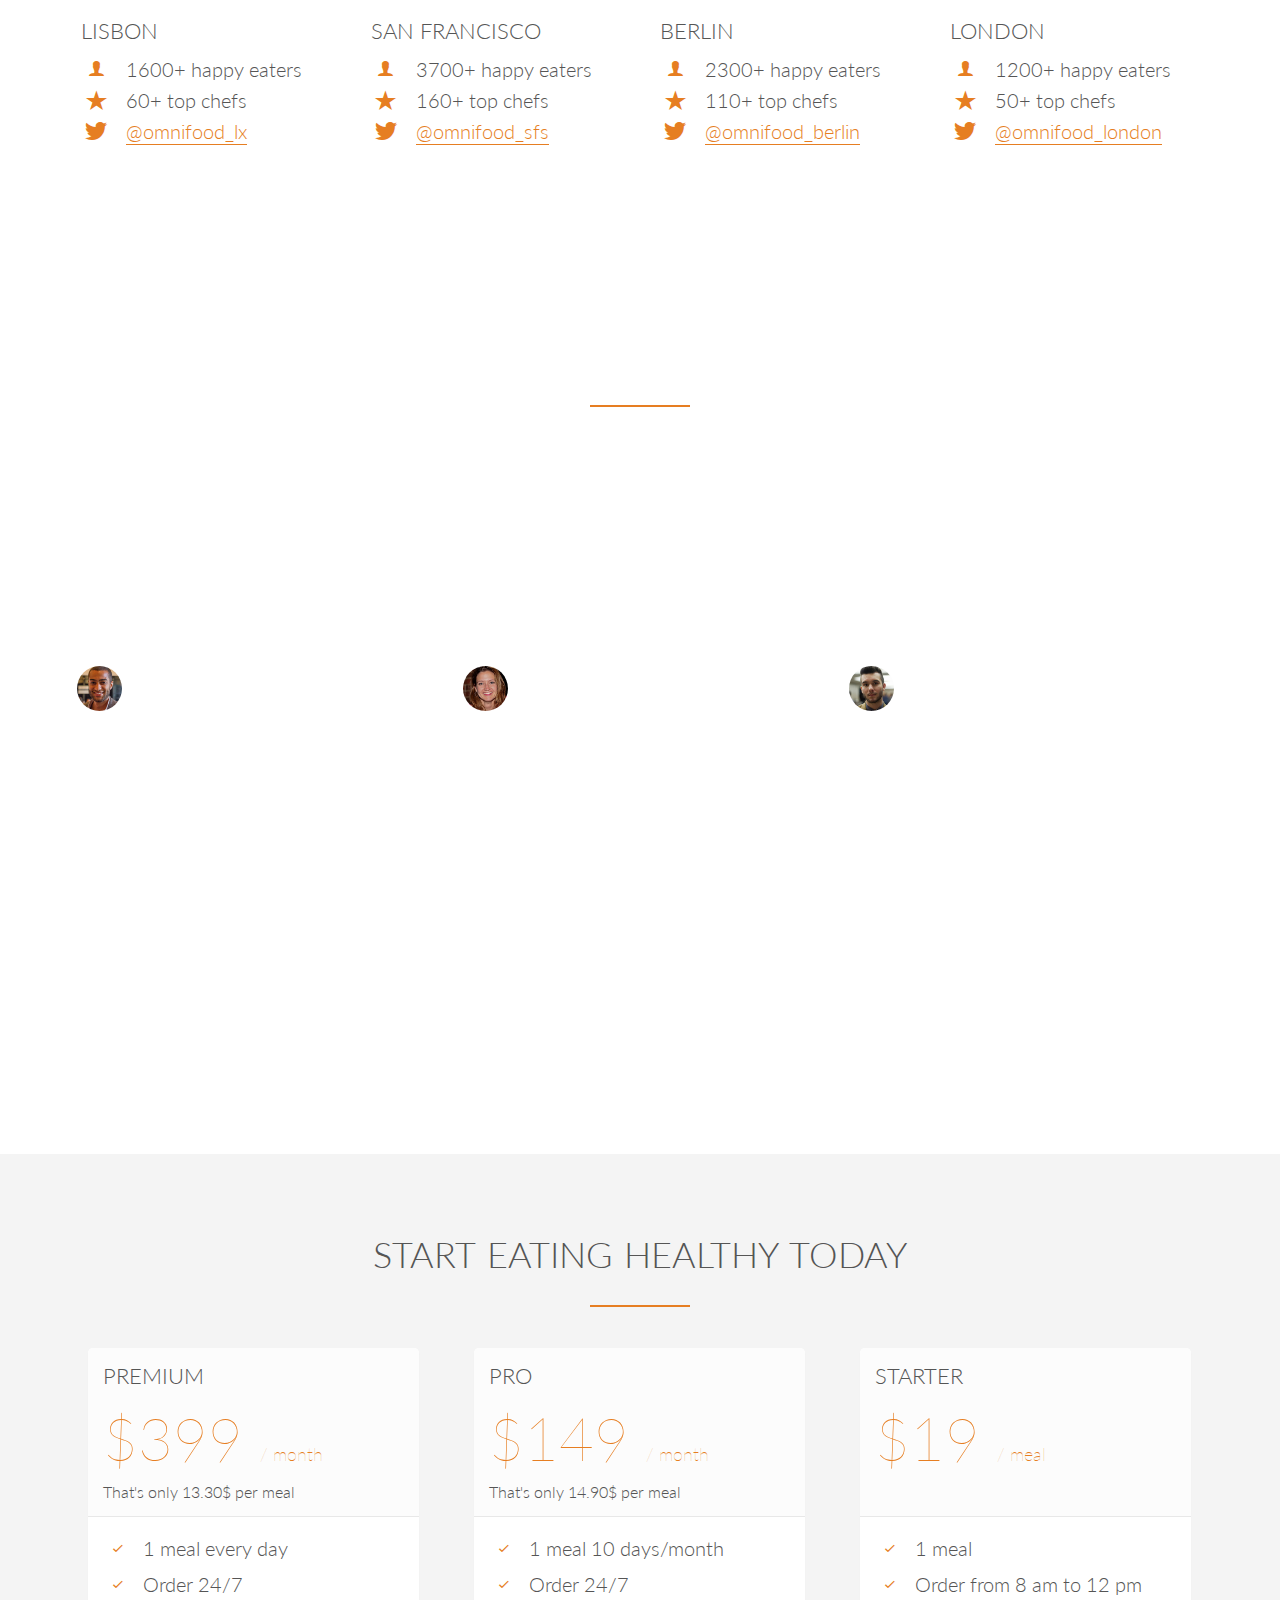
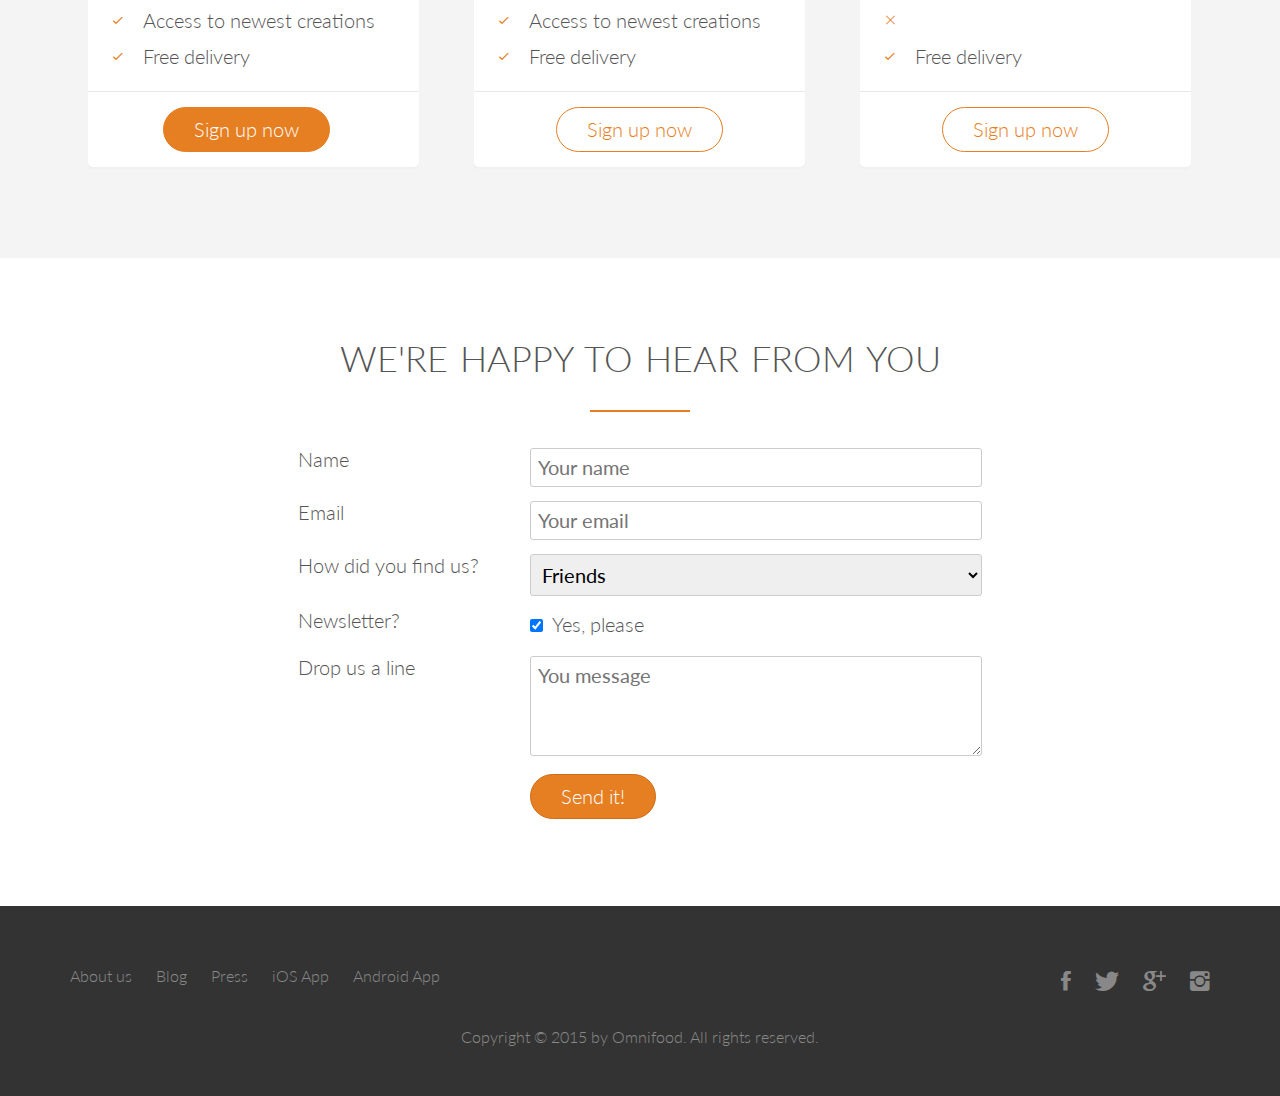
==== commit ade9c0be: "57" ====
--- a/index.html
+++ b/index.html
@@ -337,6 +337,97 @@
 </div> 	
 </section>
 
+<section class="section-form">
+	<div class="row">
+		<h2>We're happy to hear from you</h2>
+		<div class="row">
+			 <form method="post" action="#" class="contact-form">
+			 	<div class="row">
+			 		<div class="col span-1-of-3">
+			 			<label for="name">Name</label>
+			 		</div>
+			 		<div class="col span-2-of-3">
+			 			<input type="text" name="name" id="name" placeholder="Your name" required>
+			 		</div>
+			 	</div>
+			 	<div class="row">
+			 		<div class="col span-1-of-3">
+			 			<label for="email">Email</label>
+			 		</div>
+			 		<div class="col span-2-of-3">
+			 			<input type="text" name="email" id="email" placeholder="Your email" required>
+			 		</div>
+			 	</div>
+			 	<div class="row">
+			 		<div class="col span-1-of-3">
+			 			<label for="find us">How did you find us?</label>
+			 		</div>
+			 		<div class="col span-2-of-3">
+			 			<select name="find-us" id="find-us">
+			 				<option value="friends" selected>Friends</option>
+			 				<option value="search" >Search engine</option>
+			 				<option value="ad">Advertisement</option>
+			 				<option value="other">Other</option>
+			 			</select>
+			 		</div>
+			 	</div>
+			 	<div class="row">
+			 		<div class="col span-1-of-3">
+			 			<label>Newsletter?</label>
+			 		</div>
+			 		<div class="col span-2-of-3">
+			 			<input type="checkbox" name="news" id="news" checked> Yes, please
+			 		</div>
+			 	</div>
+			 	<div class="row">
+			 		<div class="col span-1-of-3">
+			 			<label>Drop us a line</label>
+			 		</div>
+			 		<div class="col span-2-of-3">
+			 			<textarea name="message" placeholder="You message"></textarea>
+			 		</div>
+			 	</div>
+			 	<div class="row">
+			 		<div class="col span-1-of-3">
+			 			<label>&nbsp;</label>
+			 		</div>
+			 		<div class="col span-2-of-3">
+			 			<input type="submit" value="Send it!"> 
+			 		</div>
+			 	</div>
+			 </form>
+		</div>
+	
+</section>
+
+<footer>
+	<div class="row">
+		<div class="col span-1-of-2 ">
+			 <ul class="footer-nav">
+			 	<li><a href="#">About us</a> </li>
+			 	<li><a href="#">Blog</a> </li>
+			 	<li><a href="#">Press</a> </li>
+			 	<li><a href="#">iOS App</a> </li>
+			 	<li><a href="#">Android App</a> </li>
+			 </ul>
+		</div>
+		<div class="col span-1-of-2 ">
+		<ul class="social-links">
+			<li><a href="#"><i class="ion-social-facebook"></i></a></li>
+			<li><a href="#"><i class="ion-social-twitter"></i></a></li>
+			<li><a href="#"><i class="ion-social-googleplus"></i></a></li>
+			<li><a href="#"><i class="ion-social-instagram"></i></a></li>
+		</ul>
+	</div>
+</div>
+<div class="row">
+	<p>
+		Copyright &copy; 2015 by Omnifood. All rights reserved.
+	</p>
+</div>
+
+</footer>
+
 	
 	
 	
@@ -347,6 +438,9 @@
 
 
 <!--
+	
+	
+
 
 
 -->
--- a/resources/css/style.css
+++ b/resources/css/style.css
@@ -148,7 +148,8 @@
 
 /*--------BUTTONS-----------*/
 .btn:link,
-.btn:visited {
+.btn:visited, 
+ input[type=submit] {
 	display: inline-block;
 	padding: 10px 30px;
 	font-weight: 300;
@@ -159,7 +160,8 @@
 
 
 .btn-full:link,
-.btn-full:visited {
+.btn-full:visited,
+input[type=submit] {
 	background-color: #e67e22;
 	border: 1px solid #e67e22;
 	color: #fff;
@@ -175,13 +177,12 @@
 .btn:hover,
 .btn:active {
 	background-color:  #cf6d17;
-
 }
 
 .btn-full:hover,
-.btn-full:active {
+.btn-full:active, 
+ input[type=submit] {
 	border: 1px solid #cf6d17;
-
 }
 
 .btn-ghost:hover,
@@ -480,17 +481,115 @@
 }
 
 
-
-
-
-
-
-
-
-
-
-
-
-
-
-
+/*------------------------------------------------------------------*/
+/* FORM */
+/*------------------------------------------------------------------*/
+
+.contact-form {
+	width: 60%;
+	margin: 0 auto;
+}
+
+input[type=text],
+input[type=email],
+select,
+textarea {
+	width: 100%;
+	padding: 7px;
+	border-radius: 3px;
+	border: 1px solid #ccc;
+}
+
+textarea {
+	height: 100px;
+}
+
+input[type=checkbox] {
+	margin: 10px 5px 10px 0;
+}
+
+*:focus {outline: none;}
+
+
+
+/*------------------------------------------------------------------*/
+/* FOOTER */
+/*------------------------------------------------------------------*/
+
+
+footer {
+	background-color: #333;
+	padding: 50px;
+	font-size: 80%;
+}
+
+.footer-nav {
+	list-style: none;
+	float: left;
+}
+
+.social-links {
+	list-style: none;
+	float: right;
+}
+
+.footer-nav li,
+.social-links li {
+	display: inline-block;
+	margin-right: 20px;
+}
+
+.footer-nav li:last-child,
+.social-links li:last-child {
+	margin-right: 0;
+}
+
+.footer-nav li a:link,
+.footer-nav li a:visited,
+.social-links li a:link,
+.social-links li a:visited{
+	text-decoration: none;
+	border: 0;
+	color: #888;
+	transition: color 0.2s;
+}
+
+.footer-nav li a:hover,
+.footer-nav li a:active {
+	color: #ddd;	
+}
+
+.social-links li a:link,
+.social-links li a:visited {
+	font-size: 160%;
+}
+
+.ion-social-facebook,
+.ion-social-twitter,
+.ion-social-googleplus,
+.ion-social-instagram {
+	transition: color 0.2s;
+}
+
+.ion-social-facebook:hover {
+	color: #3b5958;
+}
+.ion-social-twitter:hover {
+	color: #00aced;
+}
+.ion-social-googleplus:hover {
+	color: #dd4b39;;
+}
+.ion-social-instagram:hover {
+	color: #517fa4;
+}
+
+
+
+footer p {
+	color: #888;
+	text-align: center;
+	margin-top: 20px;
+}
+
+
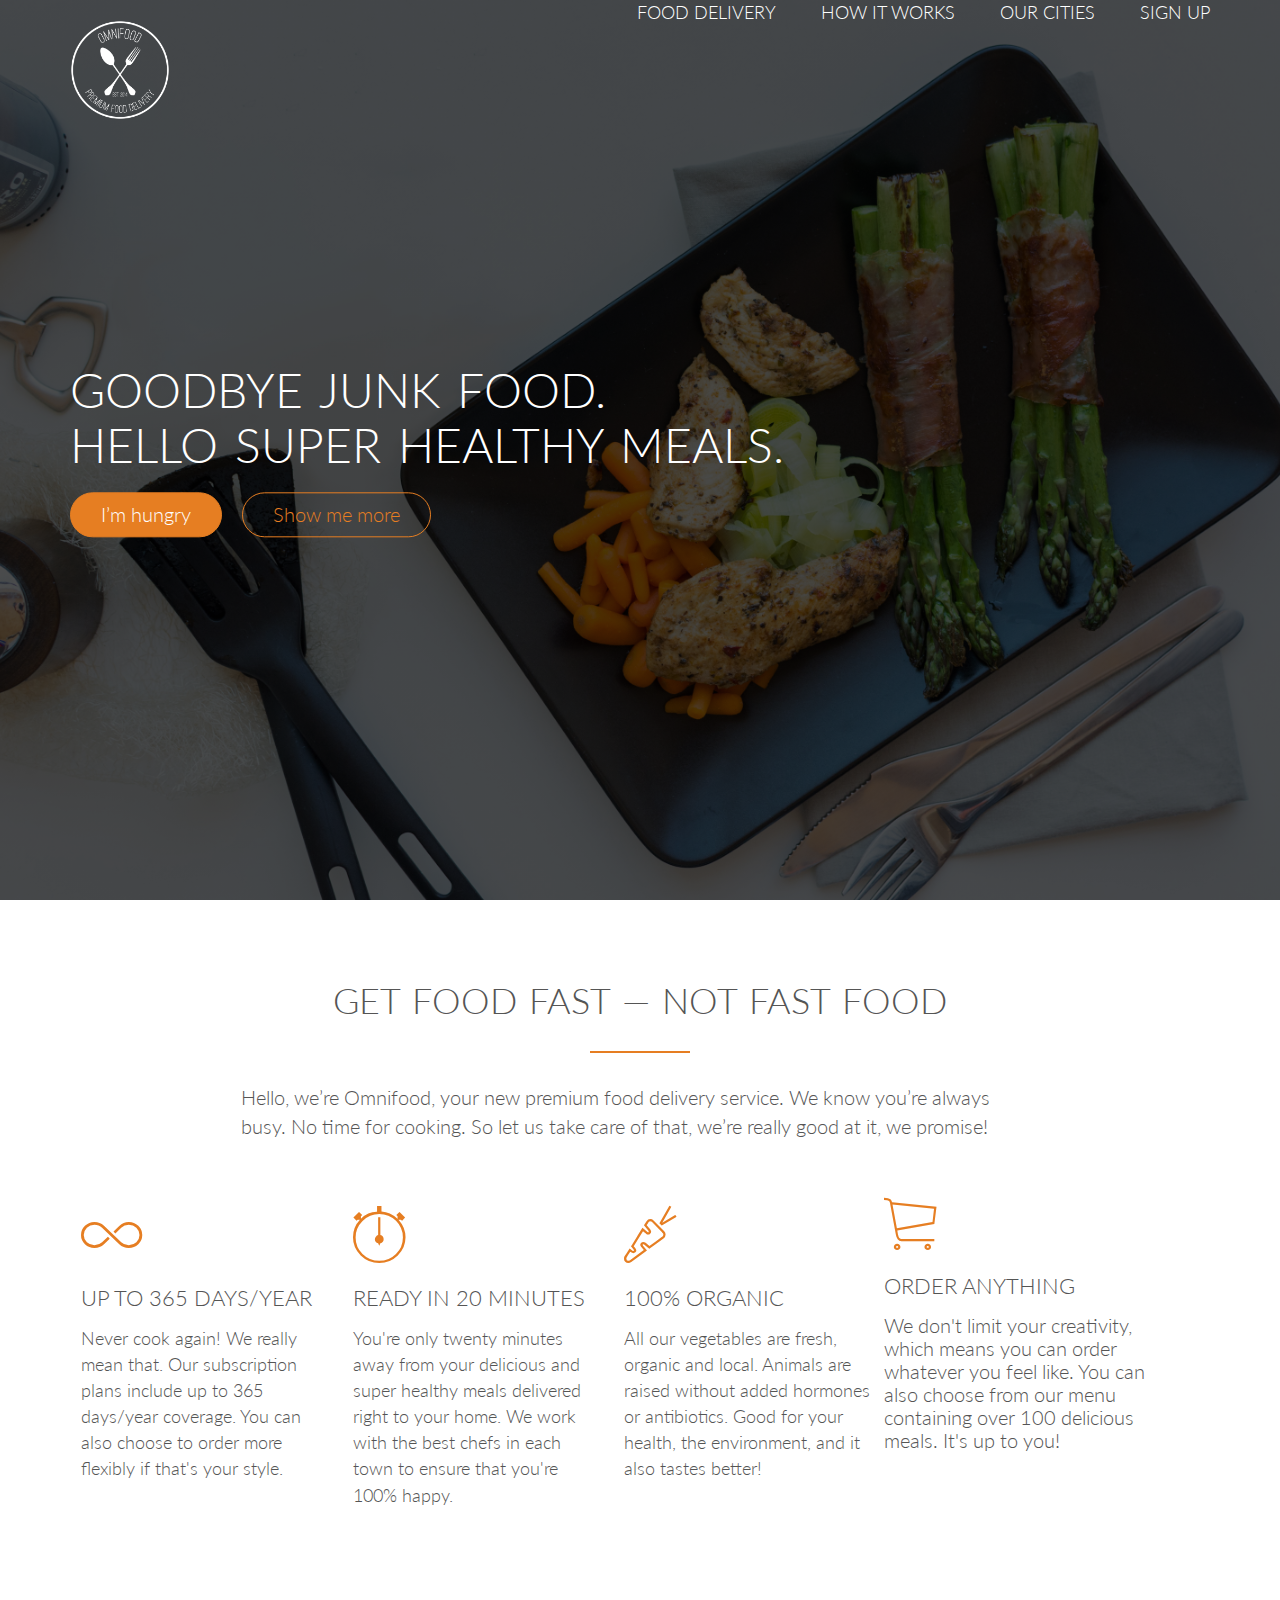
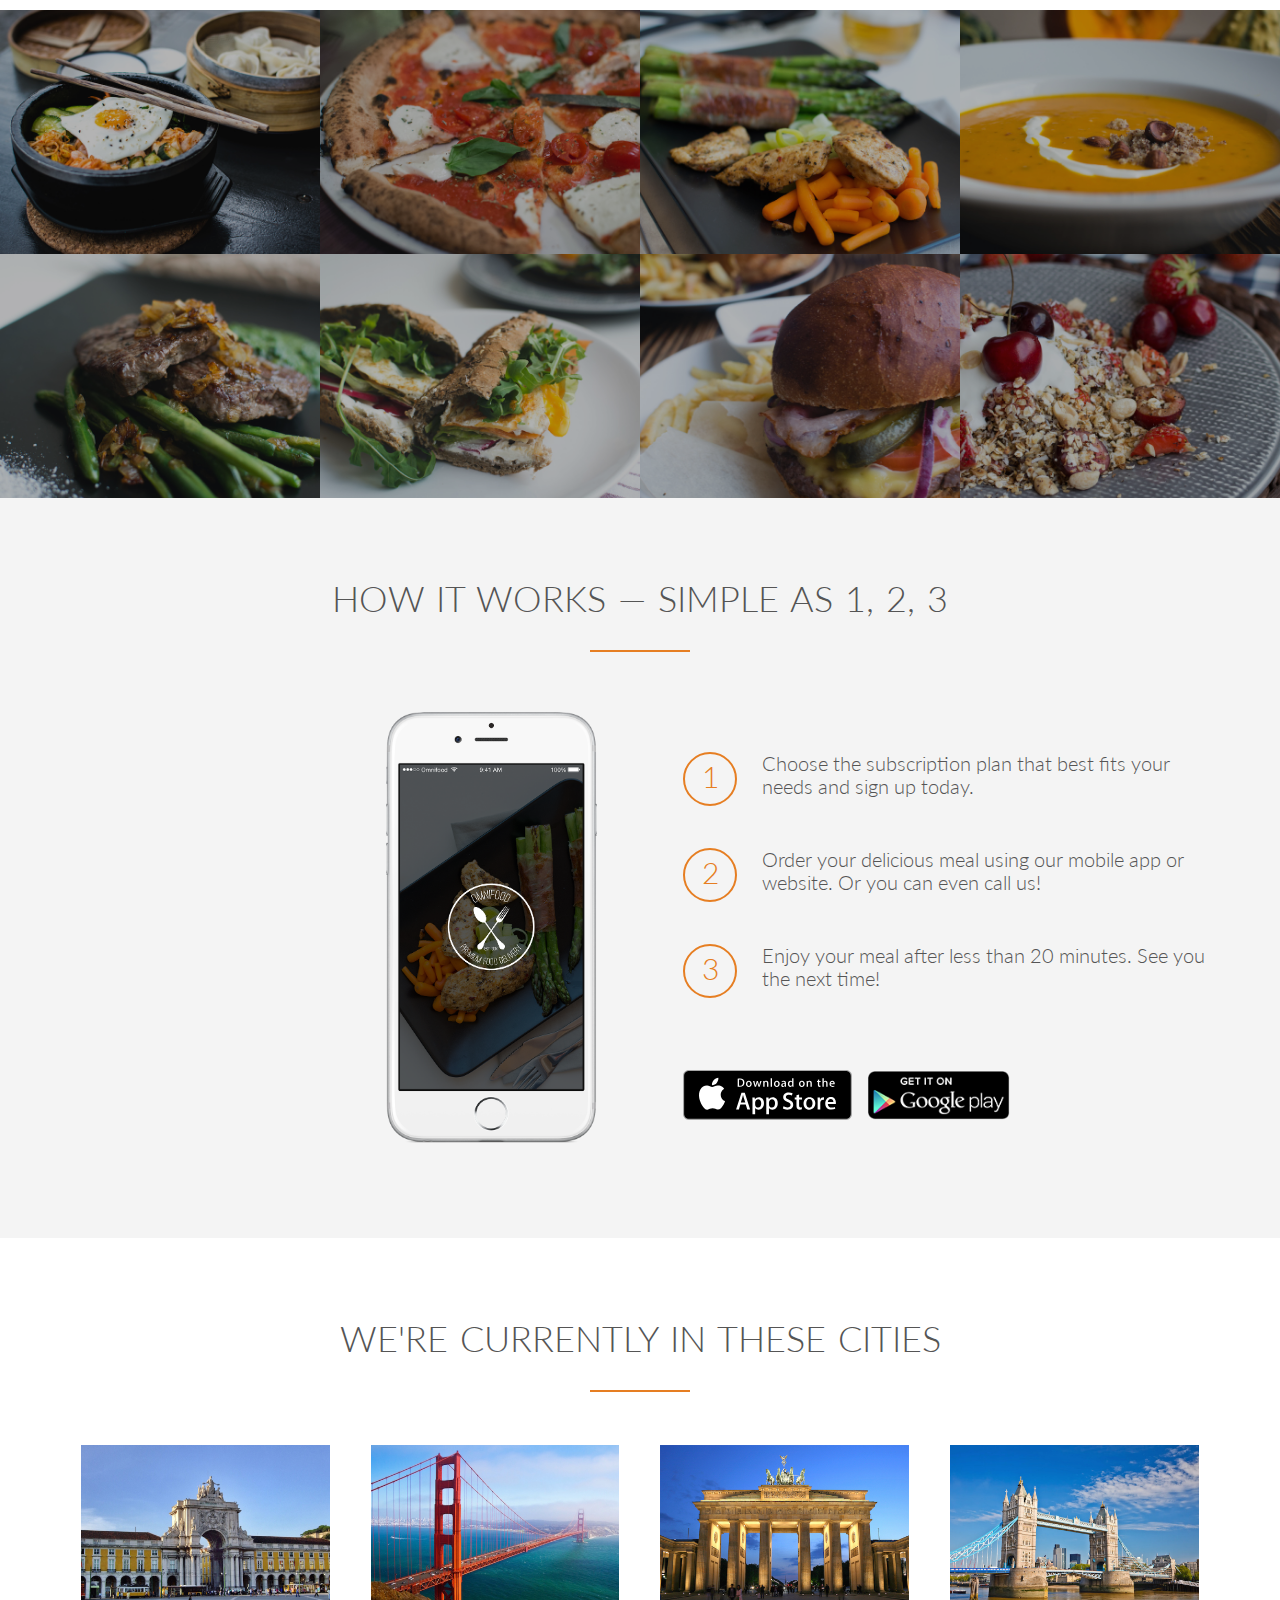
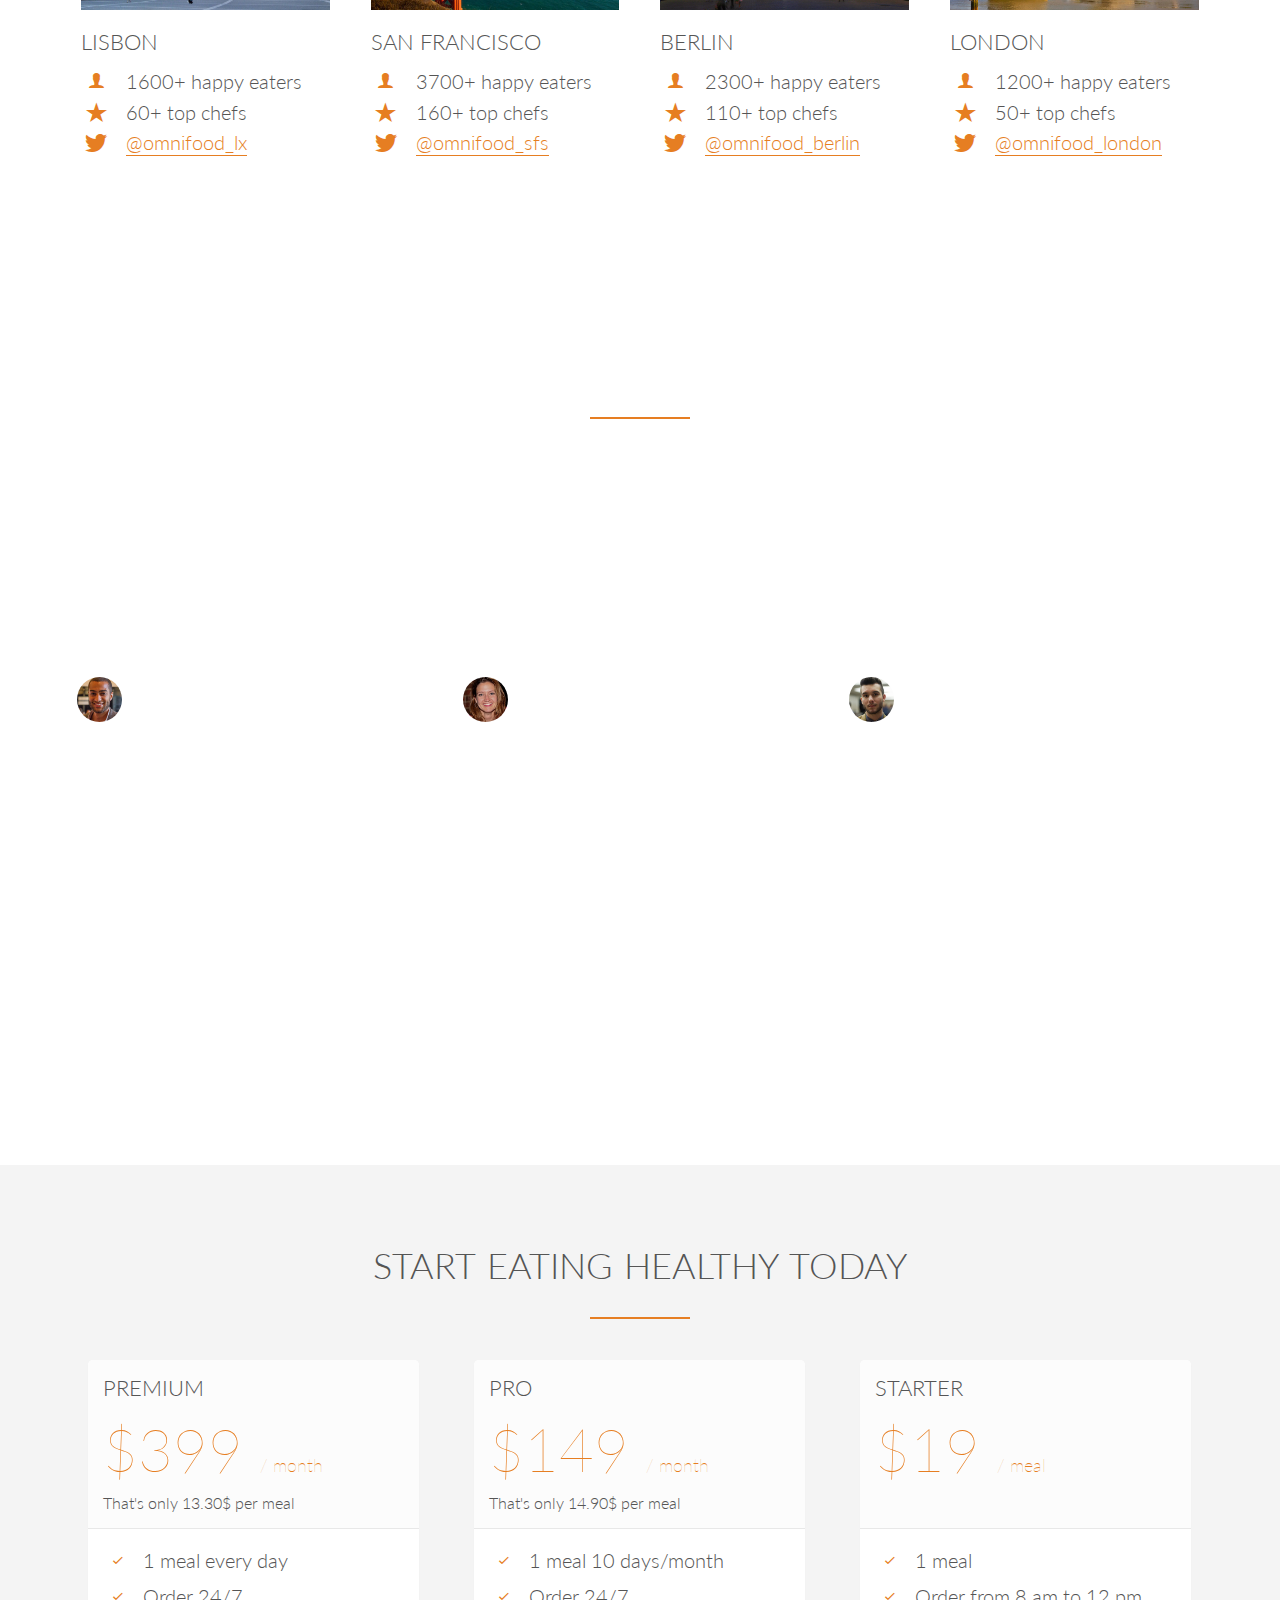
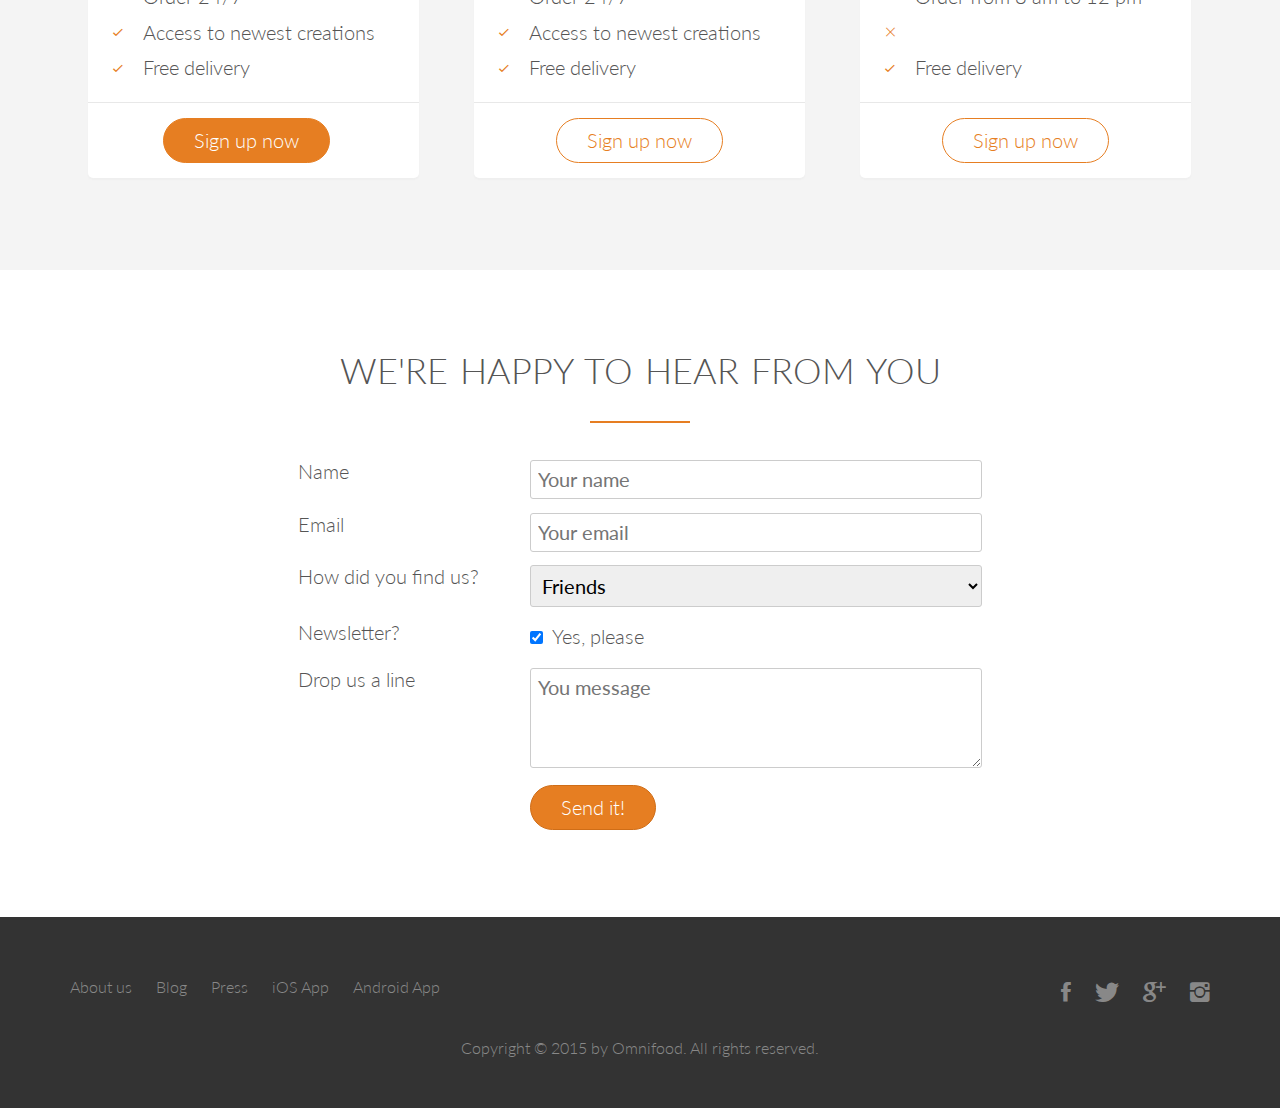
==== commit 20c276e7: "58" ====
--- a/index.html
+++ b/index.html
@@ -1,12 +1,14 @@
 <!DOCTYPE html>
 <html lang="en">
-
 <head>
+
+    <meta name="viewport" content="width=device=width, initial-scale=1.0">
 	
 	<link rel="stylesheet" type="text/css" href="vendors/css/normalize.css">
 	<link rel="stylesheet" type="text/css" href="vendors/css/grid.css">
 	<link rel="stylesheet" type="text/css" href="vendors/css/ionicons.min.css">
 	<link rel="stylesheet" type="text/css" href="resources/css/style.css">
+	<link rel="stylesheet" type="text/css" href="resources/css/queries.css">
 	<link  href='http://fonts.googleapis.com/css?family=Lato:100,300,400,300italic' rel="stylesheet" type="text/css">
 
 	<title>Omnifood</title>
--- a/resources/css/style.css
+++ b/resources/css/style.css
@@ -108,7 +108,7 @@
 /*--------ICONS-----------*/
 
 .icon-big{
-	font-size: 300%;
+	font-size: 350%;
 	display: block;;
 	color:  #e67e22;
 	margin-bottom: 10px;
--- a/resources/css/queries.css
+++ b/resources/css/queries.css
@@ -0,0 +1,34 @@
+/* Big tablet to 1200px (widths smaller taht the 1140px row) */
+@media only screen and (max-width: 1200px) {
+	.hero-text-box {
+		width: 100%;
+		padding: 0 2%;
+	}
+
+	.row { padding: 0 2%; {
+}
+
+
+/* Small tablet to big tablet: from 768px to 1023px */
+@media only screen and (max-width: 1023px) {
+	body { font-size: 18px; }
+	section { padding: 60px 0; }
+
+	.long-copy{
+		width: 80%;
+		margin-left: 10%;
+	}
+
+}
+
+
+/* Small phones to small tablets: from 481px to 767px */
+@media only screen and (max-width: 767px) {
+
+
+}	
+
+/* Small phones: from 0 to 480px */
+@media only screen and (max-width: 480px) {
+
+}
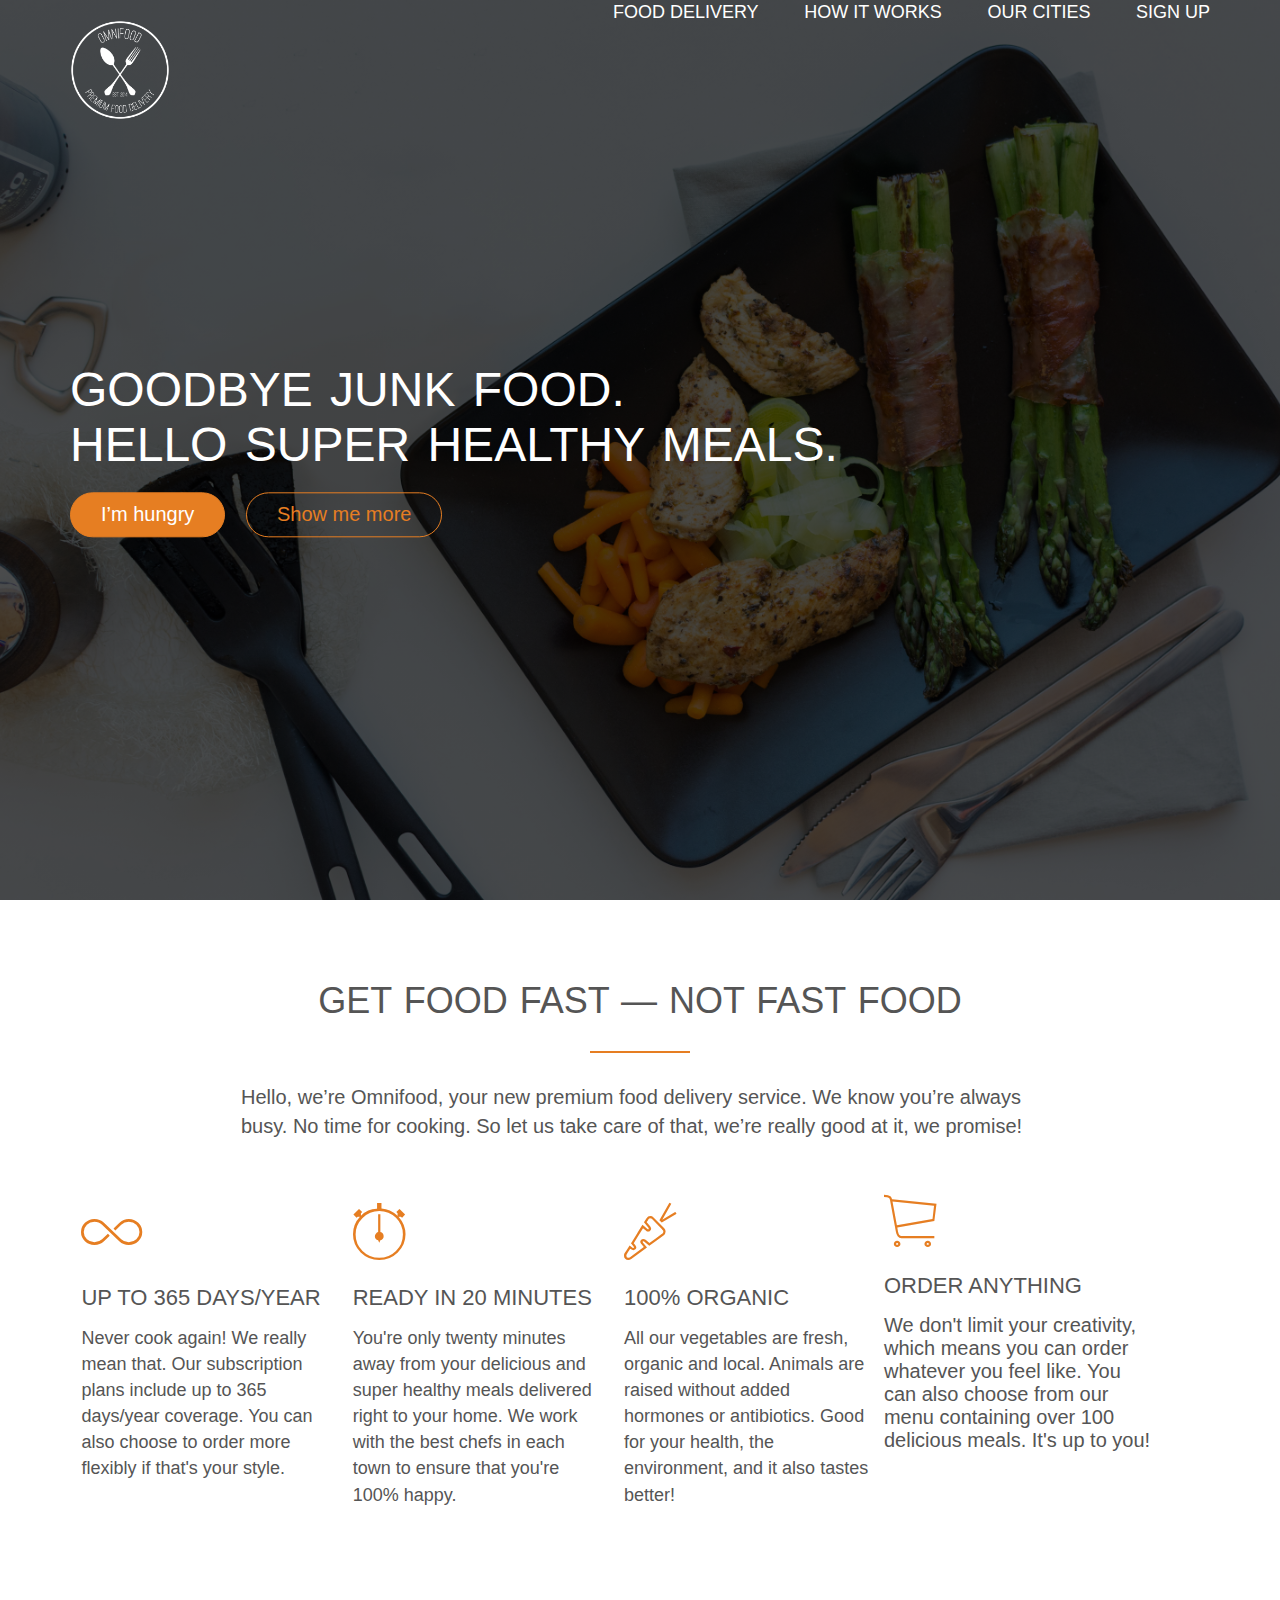
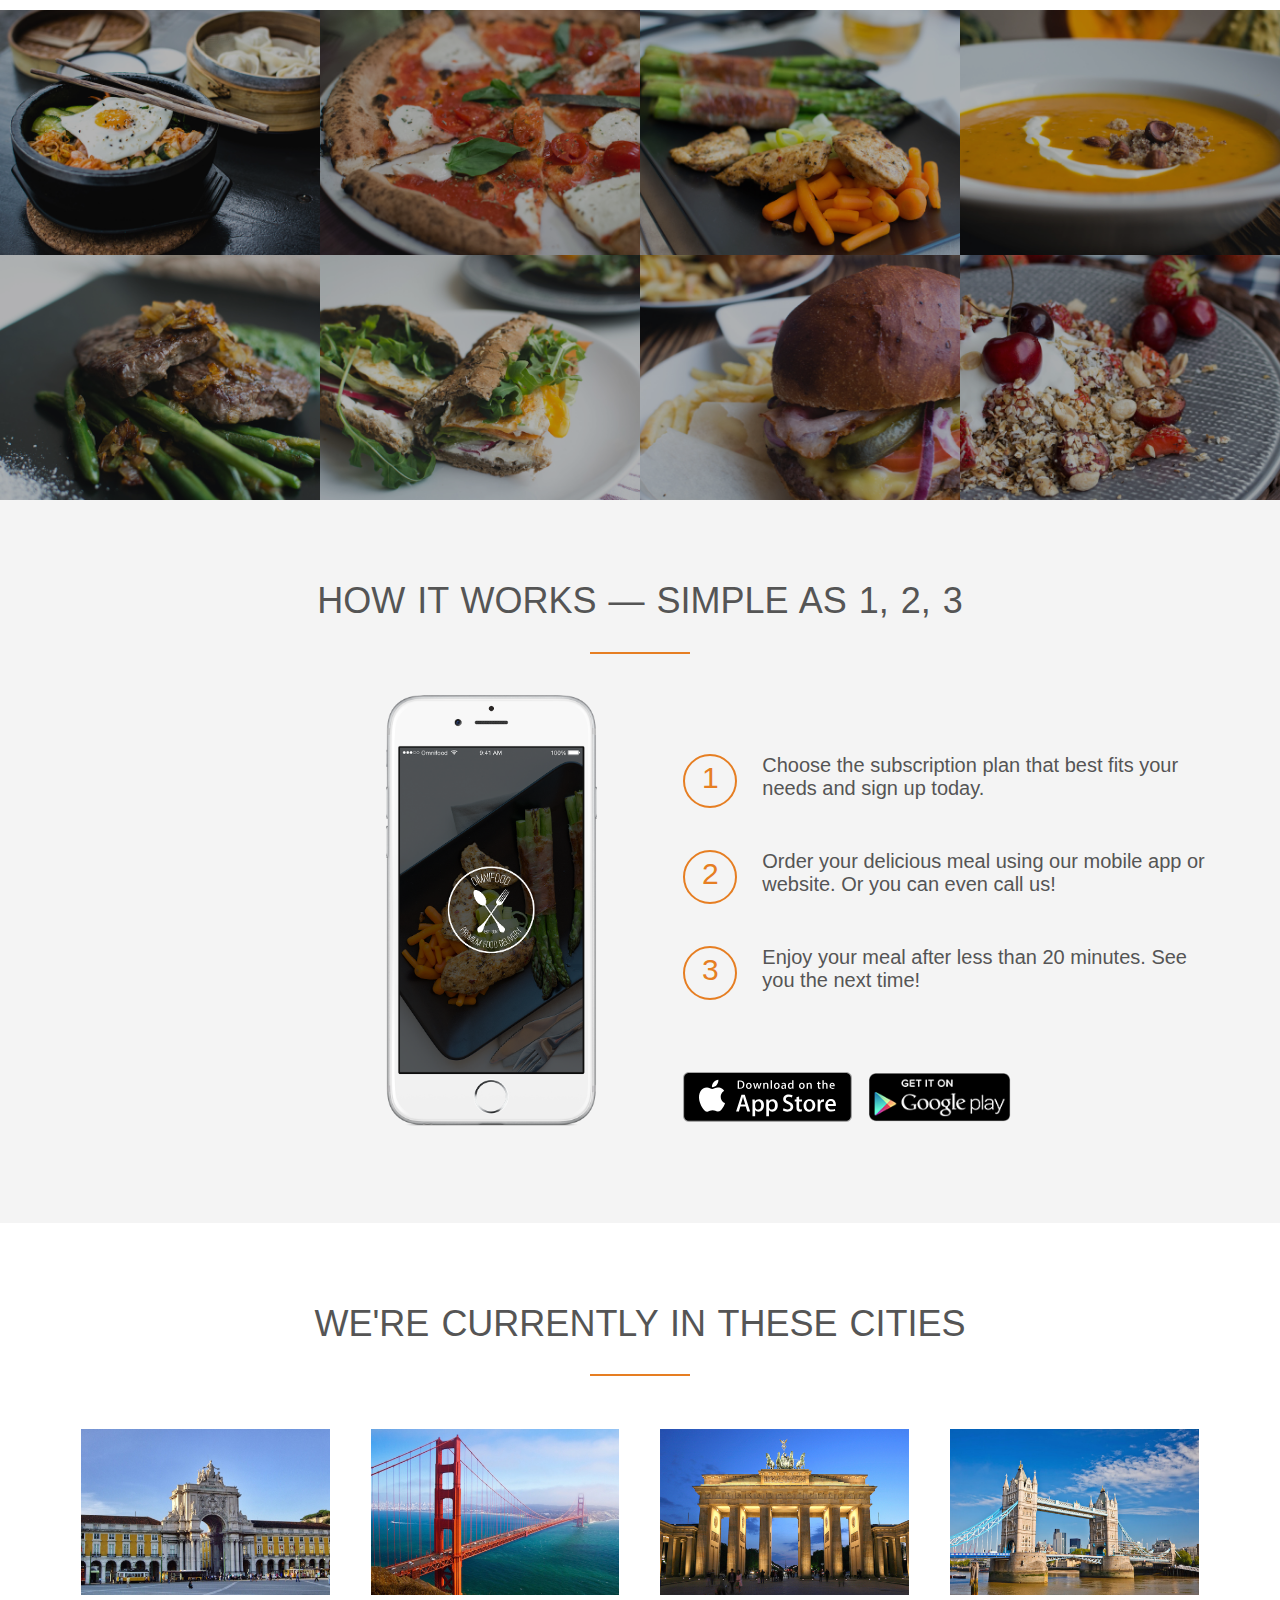
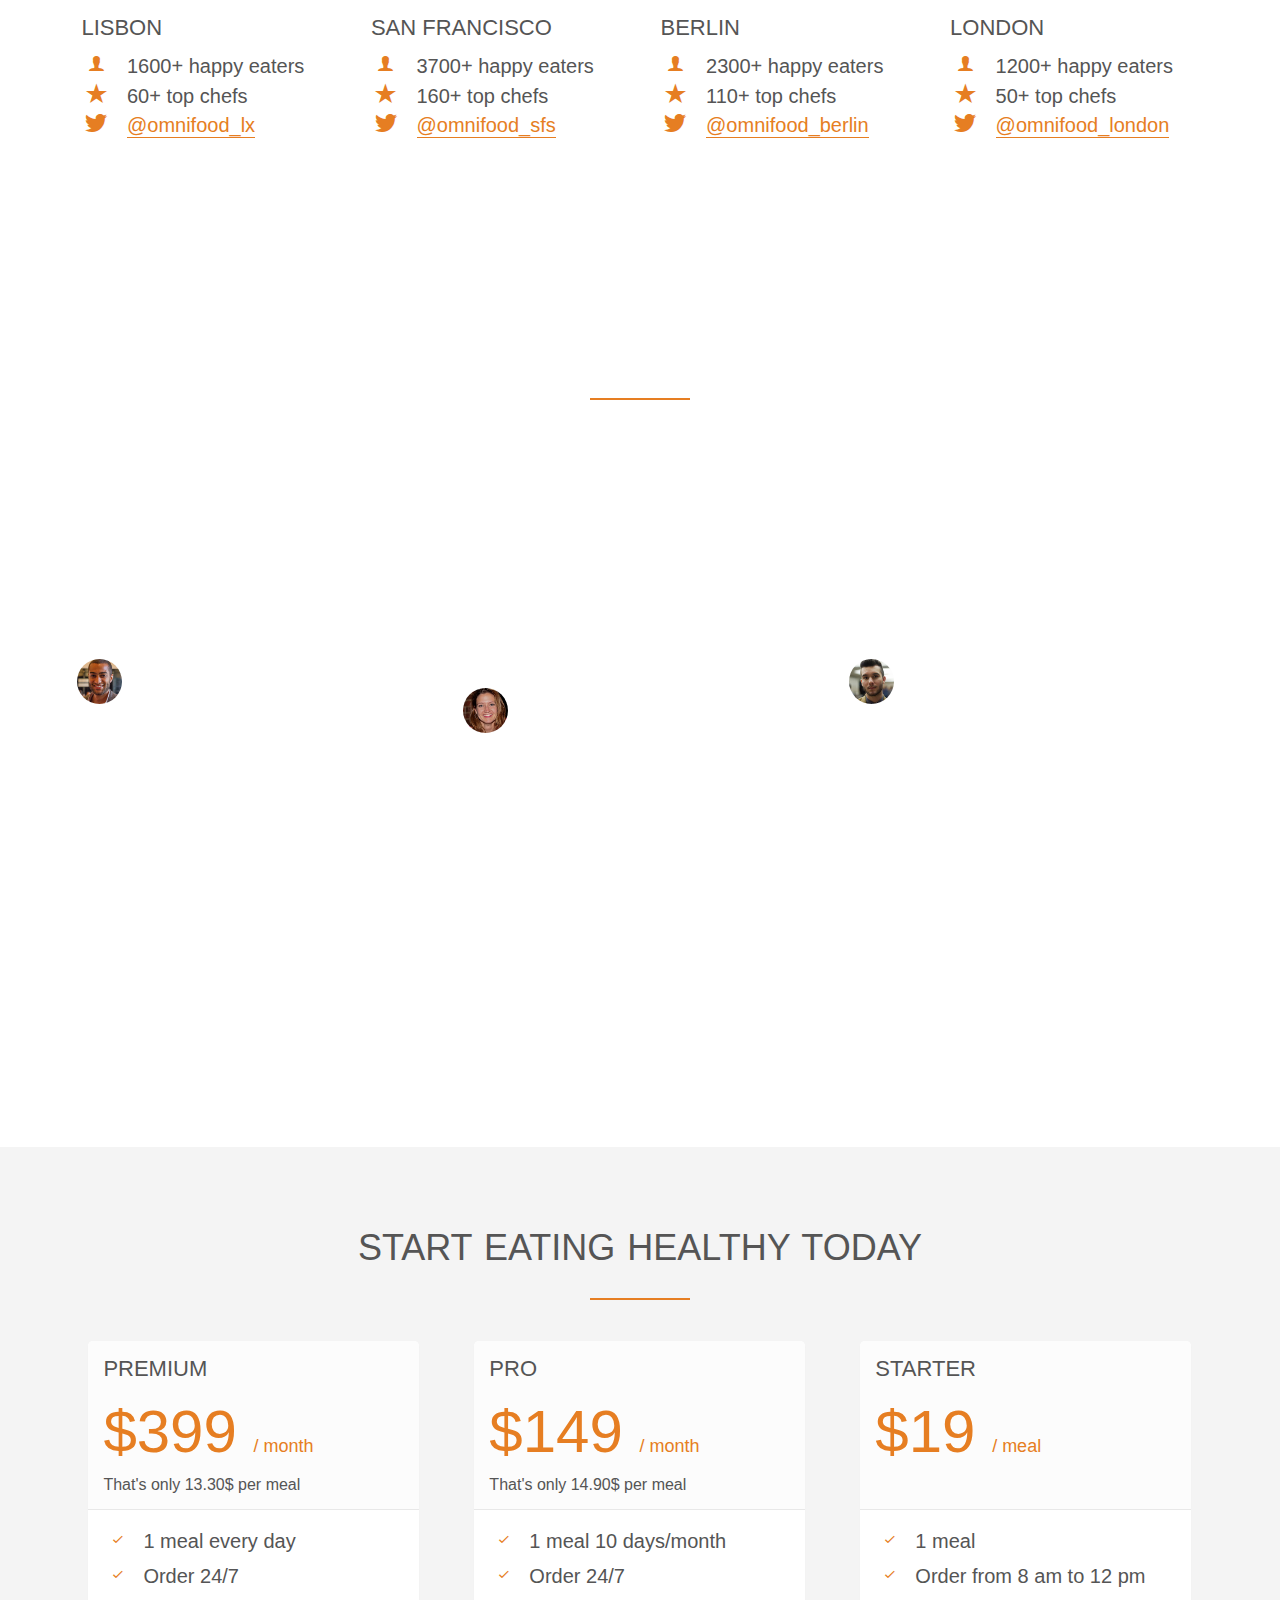
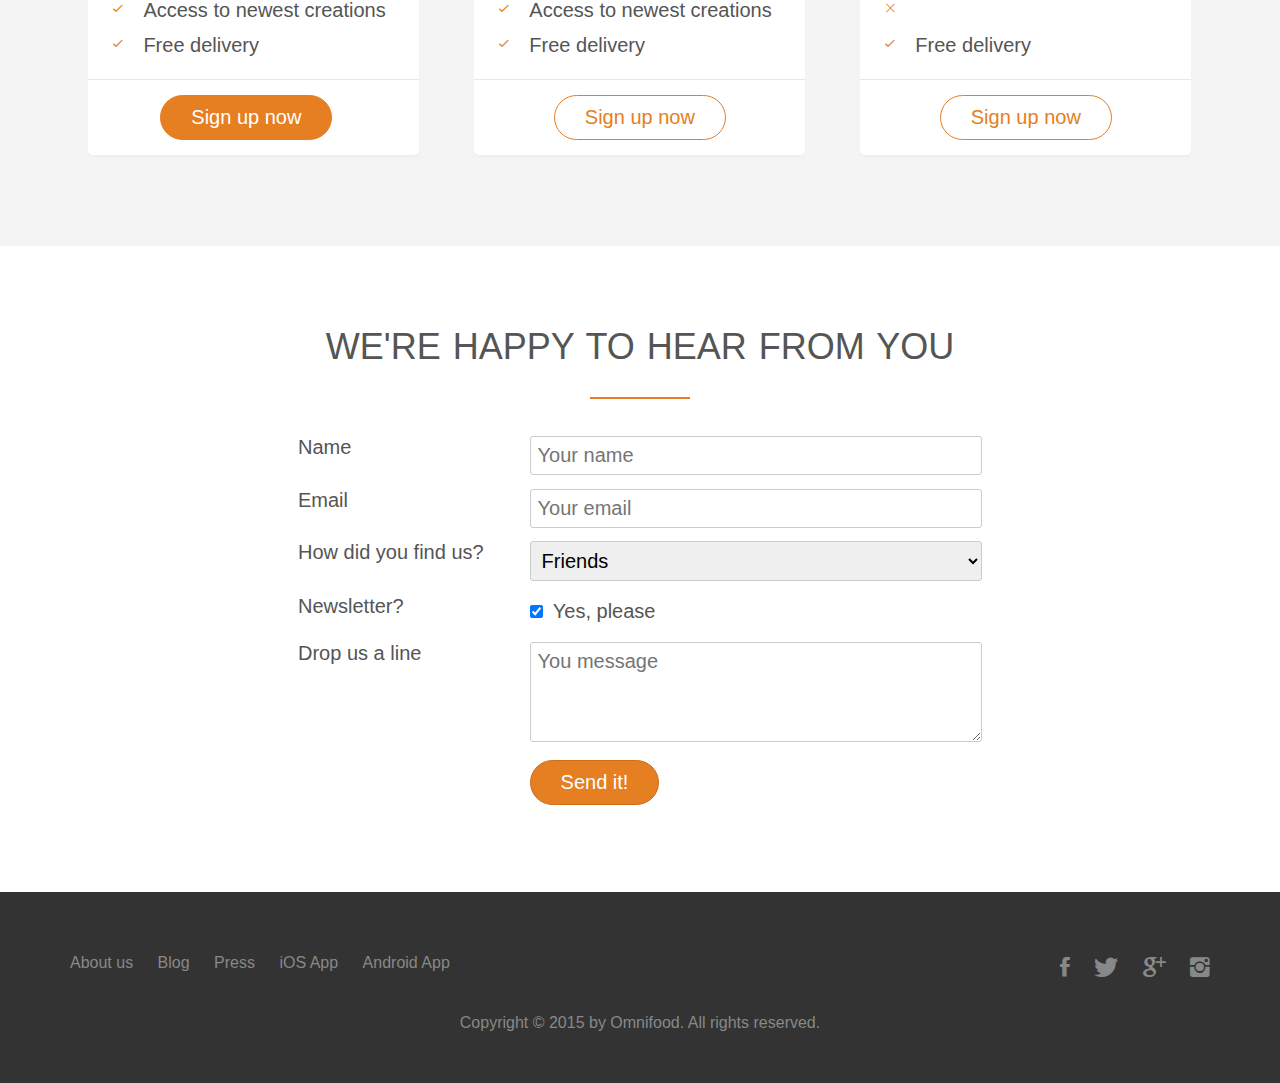
==== commit ff8c72ad: "updating" ====
--- a/index.html
+++ b/index.html
@@ -9,7 +9,7 @@
 	<link rel="stylesheet" type="text/css" href="vendors/css/ionicons.min.css">
 	<link rel="stylesheet" type="text/css" href="resources/css/style.css">
 	<link rel="stylesheet" type="text/css" href="resources/css/queries.css">
-	<link  href='http://fonts.googleapis.com/css?family=Lato:100,300,400,300italic' rel="stylesheet" type="text/css">
+
 
 	<title>Omnifood</title>
 </head>
@@ -19,7 +19,7 @@
 			<div class="row">
 				<img src="resources/img/logo-white.png" alt="Omnifood logo" class="logo">
 				<ul class="main-nav">
-					<li><a href="#">Food delivery</a></li>
+					<li><a href="features">Food delivery</a></li>
 					<li><a href="#">How it works</a></li>
 					<li><a href="#">Our cities</a></li>
 					<li><a href="#">Sign up</a></li>
@@ -36,7 +36,7 @@
 		</div>
 	</header>
 
-	<section class="section-features">
+	<section class="section-features js--section-features" id="features">
 		<div class="row">
 			
 			<h2>Get food fast &mdash; not fast food</h2>
--- a/resources/css/style.css
+++ b/resources/css/style.css
@@ -14,16 +14,18 @@
 
 }
 
-html{
+html,
+body {
 	background-color: #fff;
 	color: #555;
 	font-family: 'Lato' ,'Arial', sans-serif;
 	font-weight: 300;
 	font-size: 20px;
 	text-rendering: optimizeLegibility;
-}
-
-.clearfix {zoom; 1}
+	overflow-x: hidden;
+}
+
+.clearfix {zoom: 1;}
 .clearfix:after {
 	content: '.';
 	clear: both;
@@ -312,10 +314,10 @@
 .steps-box:first-child {
 	text-align: right;
 	padding-right: 3%;
-	margin-top: 30px;
 }
 
 .steps-box:last-child {
+	text-align: left;
 	padding-left: 3%;
 	margin-top: 70px;
 }
--- a/resources/css/queries.css
+++ b/resources/css/queries.css
@@ -14,17 +14,77 @@
 	body { font-size: 18px; }
 	section { padding: 60px 0; }
 
-	.long-copy{
+	.long-copy {
 		width: 80%;
 		margin-left: 10%;
 	}
 
+	.steps-box { margin-top: 10px; }
+	.steps-box:last-child { margin-top: 10px; }
+	.works-step { margin-bottom: 40px; }
+	.works-step:last-of-type { margin-bottom: 60px; }
+
+	.app-screen { width: 50%; }
+
+	.icon-small {
+		width: 17px; 
+		margin-right: 5px;
+	}
+
+	.city-feature { font-size: 90%; }
+
+	.plan-box { 
+		width: 100%;
+		margin-left: 0%;
+	}
+
+
+	.plan-price {font-size: 250%; }
+	.contact-form { width: 80%; }
 }
+
 
 
 /* Small phones to small tablets: from 481px to 767px */
 @media only screen and (max-width: 767px) {
+	body { font-size: 16px; }
+	section { padding: 30px 0; }
 
+	.row,
+	.hero-text-box { padding: 0 4%; }
+	.col {
+		width: 100%;
+		margin: 0 0 4% 0 ;
+	}
+
+
+	.main-nav { display: none; }
+
+
+	h1 { font-size: 180%; }
+	h2 { font-size: 150%; }
+
+	.long-copy {
+		width: 100%;
+		margin-left: 0%;
+	}
+
+
+	.app-screen { width: 40%; }
+	.steps-box:first-child { text-align: center; }
+	
+
+	.works-step div {
+		height: 40px;
+		width: 40px;
+		margin-right: 15px;
+		padding: 4px;
+		font-size: 120%;
+	}
+
+	
+	.works-step { margin-bottom: 20px; }
+	.works-step:last-of-type { margin-bottom: 20px; }
 
 }	
 
